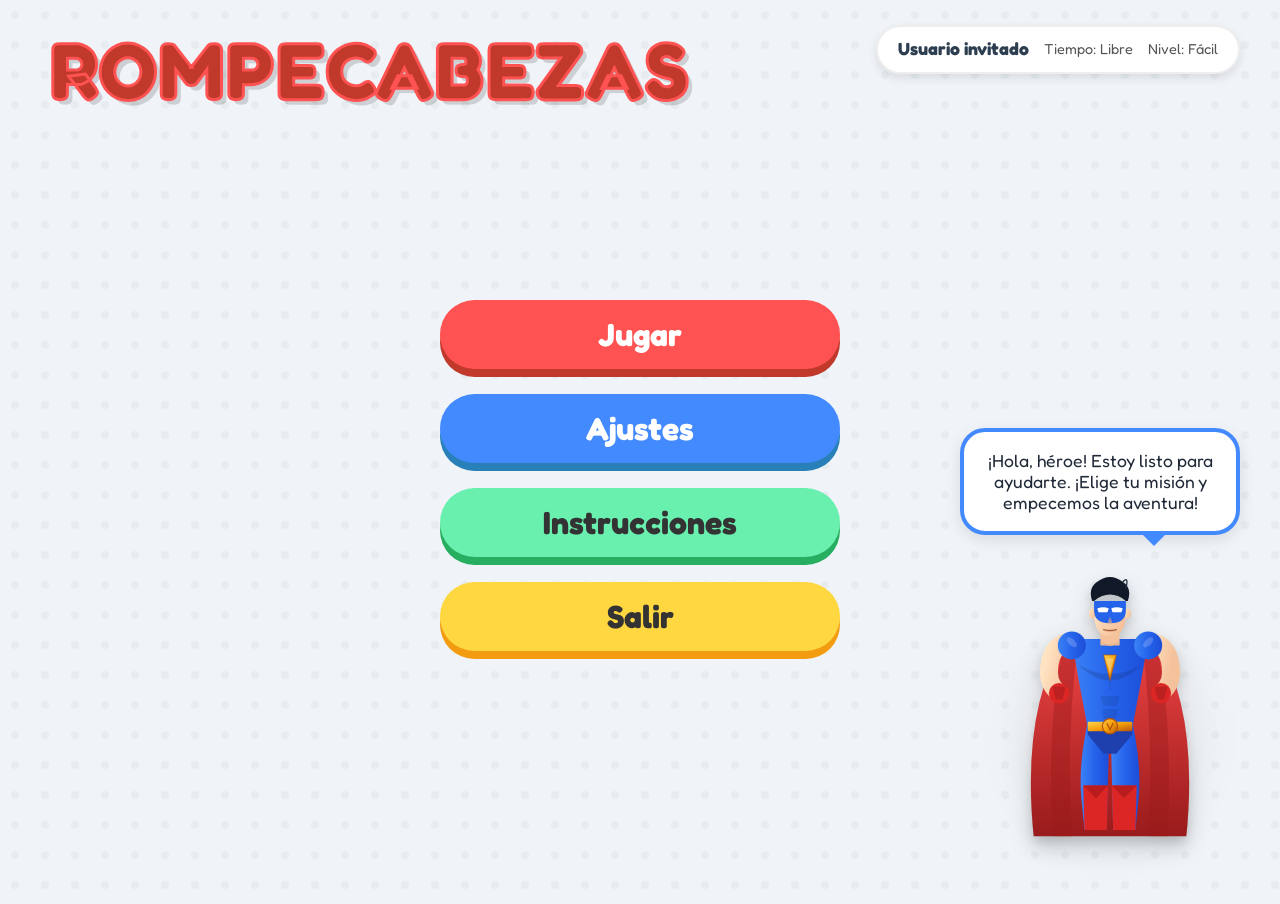
==== index.html @ 31445c61 "fix: corrige rutas, restaura skip link y barajado de piezas" ====
<!DOCTYPE html>
<html lang="es">

<head>
    <meta charset="UTF-8">
    <meta name="viewport" content="width=device-width, initial-scale=1.0">
    <title>Rompecabezas - Inicio</title>
    <link rel="stylesheet" href="css/styles.css">
    <link rel="preconnect" href="https://fonts.googleapis.com">
    <link rel="preconnect" href="https://fonts.gstatic.com" crossorigin>
    <link href="https://fonts.googleapis.com/css2?family=Fredoka:wght@400;600;700&display=swap" rel="stylesheet">
</head>

<body>
    <a href="#contenido-principal" class="skip-link">Saltar al contenido principal</a>
    <svg width="0" height="0" style="position: absolute; overflow: hidden;" aria-hidden="true">
        <defs>
            <linearGradient id="globalSuitGradient" x1="0%" y1="0%" x2="100%" y2="0%">
                <stop offset="0%" style="stop-color:#3B82F6;stop-opacity:1" />
                <stop offset="50%" style="stop-color:#2563EB;stop-opacity:1" />
                <stop offset="100%" style="stop-color:#1D4ED8;stop-opacity:1" />
            </linearGradient>
            <linearGradient id="globalCapeGradient" x1="50%" y1="0%" x2="50%" y2="100%">
                <stop offset="0%" style="stop-color:#EF4444;stop-opacity:1" />
                <stop offset="100%" style="stop-color:#991B1B;stop-opacity:1" />
            </linearGradient>
            <linearGradient id="globalSkinGradient" x1="0%" y1="0%" x2="100%" y2="50%">
                <stop offset="0%" style="stop-color:#FFE4C4;stop-opacity:1" />
                <stop offset="100%" style="stop-color:#F5C19B;stop-opacity:1" />
            </linearGradient>
            <linearGradient id="globalGoldGradient" x1="0%" y1="0%" x2="100%" y2="100%">
                <stop offset="0%" style="stop-color:#FCD34D;stop-opacity:1" />
                <stop offset="50%" style="stop-color:#F59E0B;stop-opacity:1" />
                <stop offset="100%" style="stop-color:#B45309;stop-opacity:1" />
            </linearGradient>
            <linearGradient id="globalMetalGradient" x1="0%" y1="0%" x2="100%" y2="100%">
                <stop offset="0%" style="stop-color:#E5E7EB;stop-opacity:1" />
                <stop offset="50%" style="stop-color:#9CA3AF;stop-opacity:1" />
                <stop offset="100%" style="stop-color:#4B5563;stop-opacity:1" />
            </linearGradient>
            <linearGradient id="globalBlueEye" x1="0%" y1="0%" x2="100%" y2="100%">
                <stop offset="0%" style="stop-color:#60A5FA;stop-opacity:1" />
                <stop offset="100%" style="stop-color:#2563EB;stop-opacity:1" />
            </linearGradient>
            <linearGradient id="globalDogFur" x1="0%" y1="0%" x2="100%" y2="100%">
                <stop offset="0%" style="stop-color:#F59E0B;stop-opacity:1" />
                <stop offset="100%" style="stop-color:#B45309;stop-opacity:1" />
            </linearGradient>
            <linearGradient id="globalAltSuit" x1="0%" y1="0%" x2="100%" y2="100%">
                <stop offset="0%" style="stop-color:#10B981;stop-opacity:1" />
                <stop offset="100%" style="stop-color:#047857;stop-opacity:1" />
            </linearGradient>
            <linearGradient id="globalAltCape" x1="0%" y1="0%" x2="100%" y2="100%">
                <stop offset="0%" style="stop-color:#8B5CF6;stop-opacity:1" />
                <stop offset="100%" style="stop-color:#5B21B6;stop-opacity:1" />
            </linearGradient>
            <linearGradient id="globalSkinGradientAlt" x1="0%" y1="0%" x2="100%" y2="50%">
                <stop offset="0%" style="stop-color:#FFE4C4;stop-opacity:1" />
                <stop offset="100%" style="stop-color:#F5C19B;stop-opacity:1" />
            </linearGradient>
        </defs>
    </svg>

    <div class="bg-pattern" aria-hidden="true"></div>

    <div class="user-info-panel" aria-hidden="true">
        <div class="info-item"><strong>Usuario invitado</strong></div>
        <div class="info-item">Tiempo: <span id="user-time-display">Libre</span></div>
        <div class="info-item">Nivel: <span id="user-level-display">Fácil</span></div>
    </div>

    <header class="game-header">
        <h1>Rompecabezas</h1>
    </header>

    <main class="game-container" id="contenido-principal" tabindex="0">
        <section class="screen-section active" aria-labelledby="titulo-menu">
            <h2 id="titulo-menu" class="sr-only">Menú principal del juego</h2>
            <nav class="main-menu" aria-label="Menú principal del juego">
                <button class="btn btn-play" id="btn-play" aria-label="Jugar: Comienza el rompecabezas">
                    <span>Jugar</span>
                </button>

                <button class="btn btn-settings" id="btn-settings"
                    aria-label="Ajustes: Configura dificultad, tamaño y tiempo">
                    <span>Ajustes</span>
                </button>

                <button class="btn btn-instructions" id="btn-instructions"
                    aria-label="Instrucciones: Aprende cómo jugar">
                    <span>Instrucciones</span>
                </button>

                <button class="btn btn-exit" id="btn-exit" aria-label="Salir: Cierra la aplicación">
                    <span>Salir</span>
                </button>
            </nav>
        </section>
    </main>

    <aside class="mascot-section" role="complementary" aria-label="Asistente virtual del juego">
        <div class="speech-bubble" id="mascot-text" role="status" aria-live="polite" tabindex="0"
            aria-label="Mensaje del asistente: ¡Hola, héroe! Estoy listo para ayudarte. ¡Elige tu misión y empecemos la aventura!">
            ¡Hola, héroe! Estoy listo para ayudarte. ¡Elige tu misión y empecemos la aventura!
        </div>

        <div id="global-mascot-container" class="mascot-vector-container" aria-hidden="true">
            <svg viewBox="0 0 400 550" xmlns="http://www.w3.org/2000/svg" class="avatar-svg" aria-hidden="true">
                <path d="M130,140 Q60,250 80,450 L320,450 Q340,250 270,140 Z" fill="url(#globalCapeGradient)" />
                <path d="M130,140 Q100,250 110,450 L140,450 Q130,300 150,140 Z" fill="#991B1B" opacity="0.4" />
                <path d="M270,140 Q300,250 290,450 L260,450 Q270,300 250,140 Z" fill="#991B1B" opacity="0.4" />
                <g transform="translate(0, -10)">
                    <path d="M165,280 Q150,350 155,400 L160,450 L195,450 L198,330 L190,280 Z"
                        fill="url(#globalSuitGradient)" />
                    <path d="M235,280 Q250,350 245,400 L240,450 L205,450 L202,330 L210,280 Z"
                        fill="url(#globalSuitGradient)" />
                    <path d="M158,380 L197,380 L195,450 L160,450 Z" fill="#DC2626" />
                    <path d="M158,380 L178,400 L197,380" fill="#B91C1C" />
                    <path d="M242,380 L203,380 L205,450 L240,450 Z" fill="#DC2626" />
                    <path d="M242,380 L222,400 L203,380" fill="#B91C1C" />
                </g>
                <path d="M165,270 L235,270 L235,290 L210,320 L190,320 L165,290 Z" fill="#1E40AF" />
                <path d="M140,140 L260,140 L250,200 L235,280 L165,280 L150,200 Z" fill="url(#globalSuitGradient)" />
                <path d="M150,180 Q200,210 250,180 Q200,230 150,180" fill="#172554" opacity="0.2" />
                <path d="M200,180 L200,220" stroke="#172554" stroke-width="2" opacity="0.2" />
                <path d="M185,230 L215,230 L210,245 L190,245 Z" fill="#172554" opacity="0.15" />
                <path d="M188,250 L212,250 L210,265 L190,265 Z" fill="#172554" opacity="0.15" />
                <rect x="165" y="270" width="70" height="15" fill="url(#globalGoldGradient)" rx="2" />
                <circle cx="200" cy="277" r="12" fill="url(#globalGoldGradient)" stroke="#B45309" stroke-width="2" />
                <path d="M195,272 L200,282 L205,272" fill="none" stroke="#B45309" stroke-width="2" />
                <path d="M140,145 Q110,145 105,180 Q100,210 120,225" fill="none" stroke="url(#globalSkinGradient)"
                    stroke-width="28" stroke-linecap="round" />
                <circle cx="140" cy="150" r="22" fill="url(#globalSuitGradient)" />
                <path d="M260,145 Q290,145 295,180 Q300,210 280,225" fill="none" stroke="url(#globalSkinGradient)"
                    stroke-width="28" stroke-linecap="round" />
                <circle cx="260" cy="150" r="22" fill="url(#globalSuitGradient)" />
                <circle cx="120" cy="225" r="16" fill="#DC2626" />
                <circle cx="280" cy="225" r="16" fill="#DC2626" />
                <path d="M110,215 L130,215 L125,235 L115,235 Z" fill="#991B1B" opacity="0.5" />
                <path d="M270,215 L290,215 L285,235 L275,235 Z" fill="#991B1B" opacity="0.5" />
                <path d="M185,130 L215,130 L215,150 L185,150 Z" fill="#F5C19B" />
                <path d="M185,145 Q200,155 215,145" fill="none" stroke="#E5B085" stroke-width="2" />
                <path d="M175,80 L225,80 L225,100 Q225,135 200,135 Q175,135 175,100 Z"
                    fill="url(#globalSkinGradient)" />
                <ellipse cx="172" cy="100" rx="5" ry="8" fill="url(#globalSkinGradient)" />
                <ellipse cx="228" cy="100" rx="5" ry="8" fill="url(#globalSkinGradient)" />
                <path d="M175,80 L225,80 L225,95 Q225,115 200,115 Q175,115 175,95 Z" fill="#2563EB" />
                <path d="M200,80 L200,90 L185,90" fill="none" stroke="#1D4ED8" stroke-width="1" opacity="0.5" />
                <path d="M180,92 Q190,88 198,92 L196,98 L182,98 Z" fill="white" />
                <path d="M202,92 Q210,88 220,92 L218,98 L204,98 Z" fill="white" />
                <path d="M200,105 L196,115 L204,115 Z" fill="#E5B085" opacity="0.6" />
                <path d="M190,125 Q200,128 210,125" fill="none" stroke="#A85D36" stroke-width="2"
                    stroke-linecap="round" />
                <path d="M192,128 L208,128" fill="none" stroke="#D69E76" stroke-width="1" opacity="0.5" />
                <path d="M172,80 Q165,60 180,50 Q200,35 220,50 Q235,60 228,80 L225,80 Q200,60 175,80 Z"
                    fill="#111827" />
                <path d="M220,50 Q230,40 225,60" fill="none" stroke="#1F2937" stroke-width="2" />
                <path d="M190,165 L210,165 L200,205 Z" fill="url(#globalGoldGradient)" stroke="#B45309"
                    stroke-width="1" />
                <path d="M194,170 L206,170 L200,195 Z" fill="#FEF3C7" opacity="0.4" />
                <ellipse cx="260" cy="145" rx="10" ry="5" fill="white" opacity="0.2" transform="rotate(-45 260 145)" />
                <ellipse cx="140" cy="145" rx="10" ry="5" fill="white" opacity="0.2" transform="rotate(45 140 145)" />
            </svg>
        </div>
    </aside>

    <script src="js/home.js"></script>
</body>

</html>
---- css/styles.css ----
/* =========================================
   1. VARIABLES Y CONFIGURACIÓN BASE
   ========================================= */

:root {
  --red-primary: #ff5252;
  --red-dark: #c0392b;
  --blue-primary: #448aff;
  --blue-dark: #2980b9;
  --green-primary: #69f0ae;
  --green-dark: #27ae60;
  --yellow-primary: #ffd740;
  --yellow-dark: #f39c12;
  --text-color: #2c3e50;
  --font-stack: "Fredoka", "Segoe UI", sans-serif;
  --bg-color: #f0f4f8;
  --glass-bg: rgba(255, 255, 255, 0.92);
}

* {
  box-sizing: border-box;
  margin: 0;
  padding: 0;
}

body {
  font-family: var(--font-stack);
  height: 100vh;
  width: 100vw;
  overflow: hidden;
  display: flex;
  justify-content: center;
  align-items: center;
  background-color: var(--bg-color);
  position: relative;
}

.bg-pattern {
  position: absolute;
  top: 0;
  left: 0;
  width: 100%;
  height: 100%;
  background-image: radial-gradient(#dfe6e9 20%, transparent 20%);
  background-size: 30px 30px;
  z-index: -1;
  opacity: 0.6;
}

/* =========================================
   2. ELEMENTOS GLOBALES DE UI
   ========================================= */

.user-info-panel {
  position: absolute;
  top: 25px;
  right: 40px;
  background: white;
  padding: 10px 20px;
  border-radius: 50px;
  box-shadow: 0 4px 10px rgba(0, 0, 0, 0.1);
  font-size: 0.9rem;
  color: #555;
  text-align: right;
  line-height: 1.4;
  border: 2px solid #eee;
  z-index: 100;
  display: flex;
  gap: 15px;
  align-items: center;
  transition: all 0.3s cubic-bezier(0.175, 0.885, 0.32, 1.275);
}

.user-info-panel strong {
  color: var(--text-color);
  font-size: 1.1rem;
}

.user-info-panel.highlight {
  transform: scale(1.1);
  box-shadow: 0 0 0 4px rgba(68, 138, 255, 0.2), 0 8px 20px rgba(0, 0, 0, 0.15);
  border-color: var(--blue-primary);
  background-color: #f0f8ff;
}

.game-header {
  position: absolute;
  top: 30px;
  left: 50px;
  text-align: left;
  z-index: 30;
  transition: opacity 0.3s ease;
}

.game-header h1 {
  font-size: 5rem;
  text-transform: uppercase;
  color: var(--red-dark);
  -webkit-text-stroke: 3px var(--red-primary);
  text-shadow: 5px 5px 0px rgba(0, 0, 0, 0.15);
  letter-spacing: 2px;
  line-height: 1;
  animation: slideInDown 0.8s cubic-bezier(0.175, 0.885, 0.32, 1.275);
}

.game-container {
  display: flex;
  flex-direction: column;
  width: 100%;
  height: 100%;
  padding: 20px;
  position: relative;
  z-index: 10;
}

.screen-section {
  width: 100%;
  height: 100%;
  display: flex;
  flex-direction: column;
  align-items: center;
  justify-content: center;
  position: absolute;
  top: 0;
  left: 0;
  pointer-events: none;
  opacity: 0;
  transform: scale(0.95);
  transition: opacity 0.4s ease-in-out, transform 0.4s cubic-bezier(0.25, 0.46, 0.45, 0.94);
}

.screen-section.active {
  pointer-events: auto;
  opacity: 1;
  transform: scale(1);
  z-index: 20;
}

/* =========================================
   3. PANTALLA DE INICIO (HOME)
   ========================================= */

.main-menu {
  display: flex;
  flex-direction: column;
  gap: 25px;
  width: 100%;
  max-width: 400px;
  margin-top: 50px;
}

.main-menu .btn span:not(.icon) {
  font-size: 2rem;
}

.btn {
  font-family: var(--font-stack);
  font-size: 1.6rem;
  font-weight: 700;
  color: white;
  border: none;
  padding: 15px 30px;
  border-radius: 50px;
  cursor: pointer;
  display: flex;
  justify-content: center;
  gap: 20px;
  align-items: center;
  position: relative;
  box-shadow: 0 8px 0 rgba(0, 0, 0, 0.2);
  transition: transform 0.1s ease, box-shadow 0.1s ease;
  animation: dropIn 0.6s cubic-bezier(0.34, 1.56, 0.64, 1) backwards;
}

.btn:nth-child(1) { animation-delay: 0.1s; }
.btn:nth-child(2) { animation-delay: 0.2s; }
.btn:nth-child(3) { animation-delay: 0.3s; }
.btn:nth-child(4) { animation-delay: 0.4s; }

.btn:hover {
  transform: translateY(-4px);
  box-shadow: 0 12px 0 rgba(0, 0, 0, 0.2);
}

.btn:active {
  transform: translateY(4px);
  box-shadow: 0 4px 0 rgba(0, 0, 0, 0.2);
}

.btn:focus-visible {
  outline: 4px solid #333;
  outline-offset: 6px;
}

.btn-play { background-color: var(--red-primary); box-shadow: 0 8px 0 var(--red-dark); }
.btn-settings { background-color: var(--blue-primary); box-shadow: 0 8px 0 var(--blue-dark); }
.btn-instructions { background-color: var(--green-primary); color: #333; box-shadow: 0 8px 0 var(--green-dark); }
.btn-exit { background-color: var(--yellow-primary); color: #333; box-shadow: 0 8px 0 var(--yellow-dark); }

/* =========================================
   4. PANTALLA DE AJUSTES (SETTINGS)
   ========================================= */

#settings-screen {
  justify-content: center;
  padding: 40px;
}

.settings-title {
  font-size: 3.5rem;
  color: var(--red-primary);
  -webkit-text-stroke: 2px var(--red-dark);
  margin-bottom: 20px;
  text-transform: uppercase;
  text-shadow: 3px 3px 0 rgba(0, 0, 0, 0.1);
  position: absolute;
  top: 30px;
  left: 50px;
}

.settings-grid-layout {
  display: grid;
  grid-template-columns: 1.2fr 0.8fr;
  gap: 40px;
  width: 100%;
  max-width: 1000px;
  background: var(--glass-bg);
  padding: 40px;
  border-radius: 40px;
  box-shadow: 0 20px 40px rgba(0, 0, 0, 0.1);
  border: 4px solid #fff;
  backdrop-filter: blur(10px);
  margin-top: 60px;
}

.settings-controls {
  display: flex;
  flex-direction: column;
  gap: 25px;
}

.control-group legend {
  font-size: 1.4rem;
  font-weight: 700;
  margin-bottom: 15px;
  display: flex;
  align-items: center;
  gap: 10px;
}

.control-group legend::before {
  content: "";
  display: inline-block;
  width: 12px;
  height: 25px;
  border-radius: 10px;
}

.group-difficulty legend { color: var(--red-primary); }
.group-difficulty legend::before { background: var(--red-primary); }
.group-size legend { color: var(--blue-primary); }
.group-size legend::before { background: var(--blue-primary); }
.group-stimuli legend { color: var(--red-primary); }
.group-stimuli legend::before { background: var(--red-primary); }
.group-time legend { color: var(--red-primary); }
.group-time legend::before { background: var(--red-primary); }

.radio-options {
  display: flex;
  gap: 15px;
  background: #f0f0f0;
  padding: 8px;
  border-radius: 20px;
  box-shadow: inset 0 2px 5px rgba(0, 0, 0, 0.05);
}

.custom-radio { flex: 1; position: relative; }
.custom-radio input[type="radio"] { position: absolute; opacity: 0; width: 0; }

.radio-btn {
  display: flex;
  align-items: center;
  justify-content: center;
  padding: 12px 10px;
  background: transparent;
  border-radius: 15px;
  font-weight: 700;
  color: #888;
  transition: all 0.2s cubic-bezier(0.175, 0.885, 0.32, 1.275);
  font-size: 1.1rem;
  border: 2px solid transparent;
  cursor: pointer;
}

.custom-radio:hover .radio-btn {
  background: rgba(255, 255, 255, 0.5);
  transform: translateY(-2px);
}

.group-difficulty input:checked + .radio-btn {
  background-color: #FFE5E5; color: white; box-shadow: 0 4px 10px rgba(255, 107, 107, 0.4);
}
.group-size input:checked + .radio-btn {
  background-color: #FFE5E5; color: white; box-shadow: 0 4px 10px rgba(68, 138, 255, 0.4);
}
.group-stimuli input:checked + .radio-btn {
  background-color: #FFE5E5; color: white; box-shadow: 0 4px 10px rgba(255, 107, 107, 0.4);
}
.group-time input:checked + .radio-btn {
  background-color: #FFE5E5; color: white; box-shadow: 0 4px 10px rgba(255, 107, 107, 0.4);
}

.settings-preview-panel {
  background: white;
  border-radius: 30px;
  padding: 20px;
  border: 4px dashed #ddd;
  display: flex;
  flex-direction: column;
  align-items: center;
  justify-content: center;
}

.settings-preview-panel h3 {
  margin-bottom: 20px;
  color: #aaa;
  text-transform: uppercase;
  letter-spacing: 1px;
  font-size: 0.9rem;
  font-weight: 700;
}

.preview-card {
  width: 250px;
  height: 250px;
  position: relative;
  background: #f9f9f9;
  border-radius: 15px;
  box-shadow: 0 10px 25px rgba(0, 0, 0, 0.05);
  padding: 10px;
  display: flex;
  align-items: center;
  justify-content: center;
}

.preview-grid {
  display: grid;
  width: 100%;
  height: 100%;
  gap: 4px;
  grid-template-columns: repeat(var(--grid-size, 3), 1fr);
  grid-template-rows: repeat(var(--grid-size, 3), 1fr);
  transition: all 0.3s ease;
}

.grid-cell {
  background-color: #e0e0e0;
  border-radius: 6px;
  border: 2px solid #ccc;
  box-shadow: inset 2px 2px 5px rgba(255, 255, 255, 0.8), inset -2px -2px 5px rgba(0, 0, 0, 0.05);
}

.preview-badges {
  position: absolute;
  bottom: -15px;
  width: 110%;
  display: flex;
  justify-content: center;
  gap: 10px;
}

.badge {
  padding: 6px 12px;
  border-radius: 20px;
  color: white;
  font-size: 0.85rem;
  font-weight: bold;
  box-shadow: 0 4px 6px rgba(0, 0, 0, 0.15);
  border: 2px solid rgba(255, 255, 255, 0.5);
  animation: popIn 0.3s;
}

#badge-difficulty { background-color: var(--red-primary); }
#badge-time { background-color: var(--yellow-primary); color: #333; }

.settings-actions {
  grid-column: 1 / -1;
  display: flex;
  justify-content: space-between;
  align-items: center;
  margin-top: 10px;
  padding-top: 20px;
  border-top: 2px solid rgba(0, 0, 0, 0.05);
}

.btn-small {
  padding: 10px 20px;
  font-size: 1rem;
  border-radius: 20px;
  font-weight: 600;
  border: none;
  cursor: pointer;
  transition: transform 0.1s;
}

.btn-default { background: #eee; color: #777; }
.btn-assist { background: #e0f2f1; color: var(--green-dark); border: 2px solid var(--green-primary); }

.btn-large.btn-save {
  padding: 15px 50px;
  font-size: 1.3rem;
  background: var(--blue-primary);
  color: white;
  border-radius: 50px;
  box-shadow: 0 6px 0 var(--blue-dark);
  font-weight: 700;
  border: none;
  cursor: pointer;
}
.btn-save:hover { transform: translateY(-2px); box-shadow: 0 8px 0 var(--blue-dark); }
.btn-save:active { transform: translateY(2px); box-shadow: 0 3px 0 var(--blue-dark); }

/* =========================================
   5. MASCOTA Y ANIMACIONES
   ========================================= */

.mascot-section {
  position: absolute;
  bottom: 0;
  right: 20px;
  display: flex;
  flex-direction: column;
  align-items: center;
  justify-content: flex-end;
  z-index: 40;
  pointer-events: none;
}

.speech-bubble {
  background: white;
  padding: 18px;
  border-radius: 25px;
  border: 4px solid var(--blue-primary);
  font-size: 1.1rem;
  color: #333;
  text-align: center;
  margin-bottom: 15px;
  box-shadow: 0 5px 15px rgba(0, 0, 0, 0.1);
  max-width: 280px;
  position: relative;
  animation: float 4s ease-in-out infinite;
  margin-right: 20px;
  pointer-events: auto;
}

.speech-bubble::after {
  content: "";
  position: absolute;
  bottom: -15px;
  left: 70%;
  transform: translateX(-50%);
  border-width: 15px 15px 0;
  border-style: solid;
  border-color: var(--blue-primary) transparent transparent transparent;
}

.mascot-vector-container {
    width: 300px;
    height: 350px;
    filter: drop-shadow(0 10px 10px rgba(0, 0, 0, 0.2));
    background: radial-gradient(closest-side, rgba(255,255,255,0.8) 0%, rgba(255,255,255,0) 80%);
}
.mascot-vector-container svg { width: 100%; height: 100%; }

/* =========================================
   6. PANTALLA PERSONALIZAR
   ========================================= */

#customize-screen {
    justify-content: center;
    padding-top: 20px; 
    width: 100%;
}

.customize-layout {
    display: flex;
    width: 90%; 
    max-width: 950px;
    gap: 50px;
    align-items: center;
    justify-content: center;
    background: var(--glass-bg); 
    backdrop-filter: blur(20px);
    padding: 50px;
    border-radius: 40px;
    box-shadow: 
        0 20px 50px rgba(0, 0, 0, 0.1),
        inset 0 0 0 2px rgba(255, 255, 255, 0.5);
    border: 4px solid #fff;
    margin-top: 30px;
    position: relative;
    overflow: hidden;
}

.customize-layout::before {
    content: '';
    position: absolute;
    top: -100px; right: -50px;
    width: 300px; height: 300px;
    background: radial-gradient(circle, rgba(78, 205, 196, 0.2) 0%, transparent 70%);
    z-index: 0;
}
.customize-layout::after {
    content: '';
    position: absolute;
    bottom: -50px; left: -50px;
    width: 250px; height: 250px;
    background: radial-gradient(circle, rgba(255, 107, 107, 0.15) 0%, transparent 70%);
    z-index: 0;
}

.customize-preview-column {
    flex: 1;
    display: flex;
    flex-direction: column;
    align-items: center;
    justify-content: center;
    z-index: 1;
}

.avatar-preview-card {
    width: 280px;
    height: 320px;
    background: #ffffff;
    border-radius: 30px;
    border: 6px solid #fff;
    box-shadow: 0 15px 35px rgba(0,0,0,0.1), inset 0 0 20px rgba(0,0,0,0.05);
    overflow: hidden;
    position: relative;
    display: flex;
    align-items: flex-end; 
    justify-content: center;
    transition: transform 0.3s ease;
}

.avatar-preview-card:hover { transform: translateY(-5px); }

.avatar-vector-large { width: 100%; height: 100%; }
.avatar-vector-large svg { width: 100%; height: 100%; }

.preview-shine {
    position: absolute;
    top: 0; left: 0; width: 100%; height: 100%;
    background: linear-gradient(135deg, rgba(255,255,255,0.5) 0%, transparent 60%);
    pointer-events: none;
}

.preview-label {
    margin-top: 20px;
    font-weight: 700;
    color: var(--blue-dark);
    font-size: 1.3rem;
    text-transform: uppercase;
    letter-spacing: 1px;
    background: rgba(255,255,255,0.8);
    padding: 5px 15px;
    border-radius: 20px;
}

.customize-grid-column { flex: 1.2; z-index: 1; }

.avatar-grid {
    display: grid;
    grid-template-columns: repeat(2, 1fr);
    gap: 25px;
}

.avatar-option {
    background: #fff;
    border: 4px solid #f0f0f0;
    border-radius: 25px;
    cursor: pointer;
    overflow: hidden;
    aspect-ratio: 1;
    padding: 15px;
    transition: all 0.25s cubic-bezier(0.34, 1.56, 0.64, 1);
    box-shadow: 0 5px 15px rgba(0,0,0,0.05);
    position: relative;
    display: flex;
    align-items: center;
    justify-content: center;
}

.avatar-svg { width: 100%; height: 100%; filter: drop-shadow(0 5px 5px rgba(0,0,0,0.1)); }

.avatar-option:hover {
    transform: translateY(-5px) scale(1.05);
    box-shadow: 0 10px 20px rgba(0,0,0,0.1);
    border-color: #d1d8e0;
}

.avatar-option.selected {
    border-color: var(--blue-primary);
    background-color: #e3f2fd;
    transform: scale(1.1);
    box-shadow: 0 0 0 4px rgba(68, 138, 255, 0.3), 0 10px 20px rgba(0,0,0,0.15);
    z-index: 2;
}

.btn-cancel {
    background-color: var(--red-primary);
    color: white;
    box-shadow: 0 6px 0 var(--red-dark);
    font-size: 1.3rem;
    padding: 15px 35px;
    border: none;
    border-radius: 50px;
    cursor: pointer;
    font-weight: 700;
    transition: transform 0.1s;
    display: flex;
    align-items: center;
    gap: 10px;
}
.btn-cancel:hover { transform: translateY(-3px); box-shadow: 0 8px 0 var(--red-dark); }
.btn-cancel:active { transform: translateY(3px); box-shadow: 0 2px 0 var(--red-dark); }

.btn-save {
    background: var(--blue-primary);
    color: white;
    box-shadow: 0 6px 0 var(--blue-dark);
    font-size: 1.3rem;
    padding: 15px 50px;
    border: none;
    border-radius: 50px;
    cursor: pointer;
    font-weight: 700;
    transition: transform 0.1s;
}
.btn-save:hover { transform: translateY(-3px); box-shadow: 0 8px 0 var(--blue-dark); }
.btn-save:active { transform: translateY(3px); box-shadow: 0 2px 0 var(--blue-dark); }

/* =========================================
   7. PANTALLA INSTRUCCIONES
   ========================================= */

.instructions-layout {
    display: flex;
    flex-direction: column;
    align-items: center;
    width: 100%;
    max-width: 900px;
    background: var(--glass-bg);
    backdrop-filter: blur(12px);
    padding: 40px;
    border-radius: 40px;
    box-shadow: 0 20px 50px rgba(0, 0, 0, 0.15);
    border: 4px solid #ffffff;
    margin-top: 60px;
    gap: 30px;
    position: relative;
    overflow: hidden;
}

.instructions-layout::before {
    content: '';
    position: absolute;
    top: -60px; left: -60px;
    width: 180px; height: 180px;
    background: rgba(255, 107, 107, 0.15);
    border-radius: 50%;
    z-index: 0;
}
.instructions-layout::after {
    content: '';
    position: absolute;
    bottom: -60px; right: -60px;
    width: 220px; height: 220px;
    background: rgba(78, 205, 196, 0.15);
    border-radius: 50%;
    z-index: 0;
}

.instructions-text-card {
    background: #ffffff;
    padding: 25px 40px;
    border-radius: 25px;
    text-align: center;
    font-size: 1.3rem;
    color: var(--text-color);
    max-width: 800px;
    line-height: 1.6;
    border: 3px solid #f0f4f8;
    box-shadow: 0 8px 20px rgba(0,0,0,0.05);
    z-index: 1;
}

.steps-container {
    display: flex;
    gap: 40px;
    width: 100%;
    justify-content: center;
    flex-wrap: wrap;
    z-index: 1;
    margin: 10px 0;
}

.step-card {
    background: white;
    padding: 30px 20px;
    border-radius: 30px;
    width: 300px;
    display: flex;
    flex-direction: column;
    align-items: center;
    text-align: center;
    box-shadow: 0 15px 35px rgba(0,0,0,0.1);
    border: 5px solid transparent;
    transition: transform 0.3s cubic-bezier(0.34, 1.56, 0.64, 1);
    position: relative;
    overflow: hidden;
}

.step-card:hover { transform: translateY(-10px) scale(1.03); }

.step-card.drag-step { border-color: var(--blue-primary); }
.step-card.drag-step .step-icon-container {
    background: linear-gradient(135deg, #e3f2fd 0%, #bbdefb 100%);
    border: 3px solid #90caf9;
}
.step-card.drag-step h3 { color: var(--blue-dark); }
.step-card.drag-step .step-number { background: var(--blue-primary); }

.step-card.rotate-step { border-color: var(--yellow-dark); }
.step-card.rotate-step .step-icon-container {
    background: linear-gradient(135deg, #fff9c4 0%, #fff176 100%);
    border: 3px solid #fdd835;
}
.step-card.rotate-step h3 { color: #d35400; }
.step-card.rotate-step .step-number { background: var(--yellow-dark); color: #333; }

.step-icon-container {
    width: 140px;
    height: 140px;
    border-radius: 50%;
    display: flex;
    align-items: center;
    justify-content: center;
    margin-bottom: 20px;
    box-shadow: inset 0 0 20px rgba(255,255,255,0.6);
}

.step-svg {
    width: 100px;
    height: 100px;
    filter: drop-shadow(0 5px 5px rgba(0,0,0,0.15));
}

.step-number {
    position: absolute;
    top: 15px;
    left: 15px;
    width: 40px;
    height: 40px;
    color: white;
    border-radius: 50%;
    display: flex;
    align-items: center;
    justify-content: center;
    font-weight: 800;
    font-size: 1.4rem;
    box-shadow: 0 4px 8px rgba(0,0,0,0.2);
    z-index: 2;
}

.step-card h3 {
    font-size: 1.8rem;
    margin-bottom: 10px;
    font-weight: 800;
    text-transform: uppercase;
    letter-spacing: 1px;
}

.step-card p {
    color: #555;
    font-size: 1.1rem;
    font-weight: 600;
    margin: 0;
}

.drag-animation rect { animation: movePiece 2.5s infinite ease-in-out; }
.drag-animation path.hand { animation: moveHand 2.5s infinite ease-in-out; }
.rotate-animation rect { transform-origin: center; animation: rotatePiece 3s infinite ease-in-out; }
.rotate-animation path.touch { animation: tapEffect 3s infinite; transform-origin: center; }

@keyframes movePiece { 0%, 100% { transform: translate(0, 0); } 50% { transform: translate(30px, 0px); } }
@keyframes moveHand { 0%, 100% { transform: translate(10px, 10px); } 50% { transform: translate(40px, 10px); } }
@keyframes rotatePiece { 0%, 15% { transform: rotate(0deg); } 25%, 100% { transform: rotate(90deg); } }
@keyframes tapEffect { 0%, 10% { transform: scale(1); opacity: 0; } 12% { transform: scale(0.9); opacity: 1; } 15% { transform: scale(1); opacity: 1; } 100% { opacity: 0; } }

.btn-understood {
    background-color: var(--red-primary);
    color: white;
    font-size: 1.5rem;
    padding: 15px 60px;
    border-radius: 50px;
    border: none;
    font-weight: 800;
    box-shadow: 0 8px 0 var(--red-dark);
    cursor: pointer;
    transition: transform 0.1s, box-shadow 0.1s;
    display: flex;
    align-items: center;
    gap: 15px;
    margin-top: 10px;
}
.btn-understood:hover { transform: translateY(-4px); box-shadow: 0 12px 0 var(--red-dark); }
.btn-understood:active { transform: translateY(4px); box-shadow: 0 4px 0 var(--red-dark); }

/* =========================================
   8. PANTALLA REVISIÓN (PRE-GAME)
   ========================================= */

.review-layout {
    display: flex;
    flex-direction: column;
    align-items: center;
    width: 90%;
    max-width: 550px;
    background: var(--glass-bg);
    backdrop-filter: blur(15px);
    padding: 40px;
    border-radius: 40px;
    box-shadow: 0 25px 50px rgba(0, 0, 0, 0.15);
    border: 4px solid #fff;
    margin-top: 40px;
    position: relative;
    overflow: hidden;
    animation: dropIn 0.8s cubic-bezier(0.34, 1.56, 0.64, 1) backwards;
}

.review-layout::before {
    content: '';
    position: absolute;
    top: -50px; right: -50px;
    width: 200px; height: 200px;
    background: rgba(78, 205, 196, 0.15);
    border-radius: 50%;
    z-index: 0;
}
.review-layout::after {
    content: '';
    position: absolute;
    bottom: -30px; left: -30px;
    width: 150px; height: 150px;
    background: rgba(255, 215, 64, 0.15);
    border-radius: 50%;
    z-index: 0;
}

.review-header {
    text-align: center;
    margin-bottom: 25px;
    position: relative;
    z-index: 1;
}

.review-header h2 {
    font-size: 2.2rem;
    color: var(--blue-dark);
    margin-bottom: 5px;
    text-transform: uppercase;
    letter-spacing: 1px;
    -webkit-text-stroke: 1px #fff; 
}

.review-header p {
    color: #666;
    font-size: 1.1rem;
    font-weight: 600;
}

.review-card {
    width: 100%;
    background: #ffffff;
    border-radius: 25px;
    padding: 10px 0;
    box-shadow: 
        0 10px 25px rgba(0,0,0,0.05),
        inset 0 0 20px rgba(0,0,0,0.02);
    border: 3px solid #f0f4f8;
    margin-bottom: 30px;
    position: relative;
    z-index: 1;
}

.review-item {
    display: flex;
    align-items: center;
    padding: 15px 25px;
    border-bottom: 2px solid #f5f5f5;
    transition: background 0.2s ease;
}

.review-item:last-child { border-bottom: none; }
.review-item:hover { background: #fcfcfc; }

.review-icon {
    width: 55px;
    height: 55px;
    border-radius: 18px;
    display: flex;
    align-items: center;
    justify-content: center;
    font-size: 1.8rem;
    margin-right: 20px;
    flex-shrink: 0;
    box-shadow: 0 4px 8px rgba(0,0,0,0.1);
}

.icon-diff { background: #ffebee; color: var(--red-primary); border: 2px solid #ffcdd2; }
.icon-size { background: #e3f2fd; color: var(--blue-primary); border: 2px solid #bbdefb; }
.icon-stimuli { background: #e8f5e9; color: var(--green-primary); border: 2px solid #c8e6c9; }
.icon-time { background: #fffde7; color: #fbc02d; border: 2px solid #fff9c4; }

.review-content {
    display: flex;
    flex-direction: column;
    justify-content: center;
}

.review-label {
    font-size: 0.85rem;
    color: #999;
    text-transform: uppercase;
    letter-spacing: 1px;
    font-weight: 700;
    margin-bottom: 2px;
}

.review-value {
    font-size: 1.4rem;
    color: var(--text-color);
    font-weight: 800;
}

.btn-start {
    flex: 1.5;
    background-color: var(--green-primary);
    color: #1b5e20;
    font-size: 1.4rem;
    padding: 15px;
    border-radius: 50px;
    border: none;
    font-weight: 800;
    box-shadow: 0 6px 0 var(--green-dark);
    cursor: pointer;
    transition: transform 0.1s, box-shadow 0.1s;
    display: flex;
    align-items: center;
    justify-content: center;
    gap: 10px;
}

.btn-start:hover {
    transform: translateY(-4px);
    box-shadow: 0 10px 0 var(--green-dark);
    background-color: #69f0ae;
}

.btn-start:active {
    transform: translateY(4px);
    box-shadow: 0 2px 0 var(--green-dark);
}

/* =========================================
   9. KEYFRAMES GENERALES
   ========================================= */

@keyframes float { 0%, 100% { transform: translateY(0); } 50% { transform: translateY(-8px); } }
@keyframes slideInDown { from { opacity: 0; transform: translateY(-50px); } to { opacity: 1; transform: translateY(0); } }
@keyframes dropIn { 0% { opacity: 0; transform: translateY(-50px); } 100% { opacity: 1; transform: translateY(0); } }
@keyframes popIn { from { opacity: 0; transform: scale(0.5) translateY(20px); } to { opacity: 1; transform: scale(1) translateY(0); } }

/* =========================================
   10. RESPONSIVIDAD GENERAL
   ========================================= */

@media (max-width: 900px) {
  .game-header { position: relative; text-align: center; top: auto; left: auto; margin-top: 60px; margin-bottom: 20px; }
  .game-header h1 { font-size: 3rem; }
  .settings-title { position: relative; top: auto; left: auto; font-size: 2rem; text-align: center; width: 100%; }
  
  .settings-grid-layout { grid-template-columns: 1fr; margin-top: 10px; padding: 20px; max-height: 65vh; overflow-y: auto; }
  .settings-preview-panel { order: -1; margin-bottom: 20px; }
  .settings-actions { flex-direction: column; gap: 15px; }
  .mascot-section { opacity: 0.2; }

  .customize-layout { flex-direction: column; padding: 30px; margin-top: 80px; gap: 30px; }
  .avatar-preview-card { width: 180px; height: 180px; border-radius: 50%; }
  .avatar-grid { grid-template-columns: repeat(4, 1fr); gap: 15px; }
  .preview-label { font-size: 1rem; margin-top: 10px; }

  .instructions-layout { padding: 25px; margin-top: 80px; gap: 20px; }
  .instructions-text-card { font-size: 1rem; padding: 15px; }
  .steps-container { flex-direction: column; align-items: center; gap: 20px; }
  .step-card { width: 100%; max-width: 320px; flex-direction: row; text-align: left; padding: 15px; height: auto; }
  .step-icon-container { width: 80px; height: 80px; margin-bottom: 0; margin-right: 20px; flex-shrink: 0; }
  .step-svg { width: 50px; height: 50px; }
  .step-card h3 { font-size: 1.4rem; margin-bottom: 5px; }
  .step-card p { font-size: 0.95rem; }
  .step-number { width: 30px; height: 30px; font-size: 1rem; top: 10px; left: 10px; display: none; }

  .review-layout { padding: 25px; width: 95%; margin-top: 80px; }
  .review-item { padding: 12px 15px; }
  .review-icon { width: 45px; height: 45px; font-size: 1.4rem; margin-right: 15px; }
  .review-value { font-size: 1.2rem; }
  .btn-start, .btn-cancel { width: 100%; flex: auto; }
}

/* =========================================
   11. PANTALLA SELECCIÓN DE IMAGEN
   ========================================= */

.centered-layout {
    display: flex;
    flex-direction: column;
    align-items: center;
    padding-top: 20px;
    overflow-y: auto; 
    height: 100vh;
}

.title-cartoon {
    font-size: 3.5rem;
    color: var(--blue-primary);
    -webkit-text-stroke: 2px var(--blue-dark);
    text-transform: uppercase;
    margin-bottom: 30px;
    text-align: center;
    text-shadow: 4px 4px 0 rgba(0,0,0,0.1);
    animation: slideInDown 0.8s cubic-bezier(0.175, 0.885, 0.32, 1.275);
}

.selection-grid {
    display: grid;
    grid-template-columns: repeat(3, 1fr);
    grid-template-rows: repeat(2, 1fr);
    gap: 25px;
    width: 90%;
    max-width: 950px;
    margin-bottom: 30px;
    animation: dropIn 0.8s cubic-bezier(0.34, 1.56, 0.64, 1) backwards;
    padding-bottom: 20px;
}

.image-card {
    position: relative;
    width: 100%;
    aspect-ratio: 4/3;
    border-radius: 20px;
    border: 5px solid white;
    overflow: hidden;
    cursor: pointer;
    background: #fff;
    padding: 0;
    transition: transform 0.2s cubic-bezier(0.34, 1.56, 0.64, 1), box-shadow 0.2s, border-color 0.2s;
    box-shadow: 0 10px 20px rgba(0,0,0,0.1);
}

.image-card img {
    width: 100%;
    height: 100%;
    object-fit: cover;
    transition: transform 0.4s ease;
}

.image-card:hover {
    transform: translateY(-5px);
    box-shadow: 0 15px 30px rgba(0,0,0,0.2);
    z-index: 2;
}

.image-card:hover img {
    transform: scale(1.1);
}

.image-card:focus-visible {
    outline: 4px solid var(--blue-primary);
    outline-offset: 4px;
    transform: translateY(-5px);
}

.image-card.selected {
    border-color: var(--green-primary);
    transform: scale(1.03);
    box-shadow: 
        0 0 0 5px var(--green-primary), 
        0 15px 35px rgba(0,0,0,0.2);
    z-index: 3;
}

.selection-overlay {
    position: absolute;
    top: 0;
    left: 0;
    width: 100%;
    height: 100%;
    background: rgba(46, 204, 113, 0.3);
    display: flex;
    align-items: center;
    justify-content: center;
    opacity: 0;
    transition: opacity 0.2s;
    pointer-events: none;
}

.image-card.selected .selection-overlay {
    opacity: 1;
}

.check-icon {
    width: 70px;
    height: 70px;
    color: var(--green-primary);
    background: #fff;
    border-radius: 50%;
    padding: 15px;
    box-shadow: 0 5px 15px rgba(0,0,0,0.3);
    transform: scale(0);
    transition: transform 0.3s cubic-bezier(0.175, 0.885, 0.32, 1.275);
}

.image-card.selected .check-icon {
    transform: scale(1);
}

.card-label {
    position: absolute;
    bottom: 0;
    left: 0;
    width: 100%;
    background: linear-gradient(to top, rgba(0,0,0,0.8), transparent);
    color: white;
    padding: 20px 10px 8px;
    font-family: var(--font-stack);
    font-weight: 700;
    font-size: 1.2rem;
    text-shadow: 0 2px 4px rgba(0,0,0,0.8);
    transform: translateY(100%);
    transition: transform 0.3s;
    text-align: center;
}

.image-card:hover .card-label,
.image-card.selected .card-label {
    transform: translateY(0);
}

.actions-container {
    display: flex;
    gap: 30px;
    margin-bottom: 30px;
    z-index: 10;
}

.btn-return {
    background-color: var(--red-primary);
    color: #fff;
    box-shadow: 0 6px 0 var(--red-dark);
}

.btn-primary {
    background-color: var(--blue-primary);
    color: #fff;
    box-shadow: 0 6px 0 var(--blue-dark);
    transition: all 0.2s;
}

.btn-primary:disabled {
    background-color: #bdc3c7;
    box-shadow: none;
    cursor: not-allowed;
    transform: none;
    opacity: 0.6;
}

.btn-primary:not(:disabled):hover {
    transform: translateY(-4px);
    box-shadow: 0 10px 0 var(--blue-dark);
}

.btn:active {
    transform: translateY(2px);
    box-shadow: 0 2px 0;
}

@media (max-width: 900px) {
    .selection-grid {
        grid-template-columns: repeat(2, 1fr);
        gap: 15px;
    }
    .title-cartoon { font-size: 2.5rem; }
}

@media (max-width: 600px) {
    .selection-grid {
        grid-template-columns: 1fr;
        max-width: 350px;
    }
    .actions-container {
        width: 90%;
        flex-direction: column-reverse;
        gap: 15px;
    }
    .btn { width: 100%; justify-content: center; }
}

/* =========================================
   12. PANTALLA DE JUEGO - HEADER
   ========================================= */

.game-top-bar {
    position: absolute;
    top: 0;
    left: 0;
    width: 100%;
    padding: 15px 30px;
    display: flex;
    justify-content: space-between;
    align-items: center;
    background: rgba(255, 255, 255, 0.8);
    backdrop-filter: blur(10px);
    box-shadow: 0 4px 10px rgba(0,0,0,0.05);
    z-index: 100;
}

.btn-icon {
    background: #fff;
    border: 2px solid #ddd;
    border-radius: 50%;
    width: 50px;
    height: 50px;
    font-size: 1.5rem;
    cursor: pointer;
    transition: transform 0.2s;
}
.btn-icon:hover { transform: scale(1.1); }

.timer-display {
    font-size: 2rem;
    font-weight: 800;
    color: var(--blue-dark);
    background: #e3f2fd;
    padding: 5px 20px;
    border-radius: 20px;
    border: 2px solid var(--blue-primary);
}

.score-display {
    font-size: 1.2rem;
    font-weight: 600;
    color: #555;
}

.game-layout {
    display: flex;
    flex-direction: row;
    align-items: center;
    justify-content: center;
    gap: 40px;
    padding-top: 80px;
    height: 100%;
    width: 90%;
    margin: 0 auto;
}

.pieces-area, .board-area {
    background: var(--glass-bg);
    padding: 20px;
    border-radius: 30px;
    border: 4px solid #fff;
    box-shadow: 0 10px 30px rgba(0,0,0,0.1);
    display: flex;
    flex-direction: column;
    align-items: center;
}

.pieces-area {
    flex: 1;
    height: 80%;
    max-width: 300px;
}

.board-area {
    flex: 2;
    max-width: 600px;
    position: relative;
    min-height: 400px;
    justify-content: center;
}

h3 {
    margin-bottom: 15px;
    color: var(--blue-dark);
    text-transform: uppercase;
}

.pieces-pool {
    display: flex;
    flex-wrap: wrap;
    justify-content: center;
    gap: 10px;
    overflow-y: auto;
    width: 100%;
    height: 100%;
    padding: 10px;
    align-content: flex-start;
}

.puzzle-board {
    display: grid;
    gap: 2px;
    background-color: rgba(255,255,255,0.5);
    border: 4px solid var(--blue-primary);
    border-radius: 10px;
    box-shadow: inset 0 0 20px rgba(0,0,0,0.1);
    position: relative;
    z-index: 2;
}

.guide-overlay {
    position: absolute;
    top: 50%; left: 50%;
    transform: translate(-50%, -50%);
    opacity: 0.2;
    z-index: 1;
    pointer-events: none;
    background-size: cover;
    border-radius: 10px;
}

.puzzle-piece {
    background-size: var(--board-width) var(--board-height);
    cursor: grab;
    transition: transform 0.2s cubic-bezier(0.34, 1.56, 0.64, 1);
    border-radius: 8px;
    box-shadow: 0 4px 6px rgba(0,0,0,0.2);
    touch-action: none;
}

.puzzle-piece:active {
    cursor: grabbing;
    transform: scale(1.1);
    z-index: 100;
}

.drop-zone {
    background: rgba(255,255,255,0.3);
    border: 2px dashed rgba(0,0,0,0.1);
    border-radius: 8px;
    display: flex;
    align-items: center;
    justify-content: center;
}

.drop-zone.hovered {
    background: rgba(78, 205, 196, 0.4);
    border-color: var(--green-primary);
}

.puzzle-piece[data-rotation="90"] { transform: rotate(90deg); }
.puzzle-piece[data-rotation="180"] { transform: rotate(180deg); }
.puzzle-piece[data-rotation="270"] { transform: rotate(270deg); }
.puzzle-piece[data-rotation="0"] { transform: rotate(0deg); }

.puzzle-piece.correct {
    border: 3px solid var(--green-primary);
    animation: pulseGreen 0.5s;
    pointer-events: none;
}

.puzzle-piece.incorrect {
    animation: shake 0.4s;
    border: 3px solid var(--red-primary);
}

.modal-overlay {
    position: fixed;
    top: 0; left: 0; width: 100%; height: 100%;
    background: rgba(0,0,0,0.6);
    backdrop-filter: blur(5px);
    display: flex;
    justify-content: center;
    align-items: center;
    z-index: 1000;
}
.modal-overlay.hidden { display: none; }

.modal-content {
    background: white;
    padding: 40px;
    border-radius: 30px;
    text-align: center;
    animation: popIn 0.5s;
    border: 5px solid var(--blue-primary);
}

@keyframes shake {
    0%, 100% { transform: translateX(0); }
    25% { transform: translateX(-5px) rotate(-5deg); }
    75% { transform: translateX(5px) rotate(5deg); }
}

@keyframes pulseGreen {
    0% { box-shadow: 0 0 0 0 rgba(46, 204, 113, 0.7); }
    70% { box-shadow: 0 0 0 15px rgba(46, 204, 113, 0); }
    100% { box-shadow: 0 0 0 0 rgba(46, 204, 113, 0); }
}

@media (max-width: 900px) {
    .game-layout {
        flex-direction: column-reverse;
        gap: 20px;
        padding-top: 70px;
    }
    .pieces-area {
        width: 100%;
        max-width: 100%;
        height: 150px;
        flex-direction: row;
        overflow-x: auto;
    }
    .pieces-pool {
        flex-wrap: nowrap;
        justify-content: flex-start;
        height: 100%;
    }
    .board-area {
        width: 100%;
        max-width: 100%;
        flex: auto;
    }
}

/* =========================================
   13. PANTALLA DE JUEGO - LAYOUT COMPLETO
   ========================================= */

.game-header-bar {
    position: absolute;
    top: 0; left: 0; 
    width: 100%;
    height: 80px;
    padding: 0 30px;
    display: flex;
    justify-content: space-between;
    align-items: center;
    background: rgba(255, 255, 255, 0.95);
    backdrop-filter: blur(12px);
    box-shadow: 0 4px 20px rgba(0,0,0,0.08);
    z-index: 100;
    border-bottom: 2px solid #f0f0f0;
}

.btn-icon-menu {
    background: transparent;
    border: none;
    font-size: 2rem;
    cursor: pointer;
    color: var(--blue-dark);
    padding: 8px;
    border-radius: 12px;
    transition: background 0.2s, transform 0.2s;
    display: flex;
    align-items: center;
    justify-content: center;
}
.btn-icon-menu:hover { 
    background: rgba(0,0,0,0.05); 
    transform: scale(1.1);
}

.game-info-center {
    display: flex;
    flex-direction: column;
    align-items: center;
    gap: 5px;
}

.game-info-center h2 {
    margin: 0;
    font-size: 1rem;
    color: #888;
    text-transform: uppercase;
    letter-spacing: 1.5px;
    font-weight: 700;
}

.timer-badge {
    display: flex;
    align-items: center;
    gap: 8px;
    font-size: 1.6rem;
    font-weight: 800;
    color: var(--blue-dark);
    background: #e3f2fd;
    padding: 5px 20px;
    border-radius: 20px;
    border: 2px solid var(--blue-primary);
    font-family: monospace;
    line-height: 1;
}

.score-badge {
    font-size: 1.1rem;
    color: #555;
    background: #fff;
    padding: 8px 15px;
    border-radius: 15px;
    border: 2px solid #eee;
    display: flex;
    gap: 8px;
    align-items: center;
}
.score-badge strong {
    font-size: 1.3rem;
    color: var(--blue-dark);
}

/* =========================================
   14. MENÚ LATERAL
   ========================================= */

.menu-overlay {
    position: fixed;
    top: 0; left: 0; width: 100%; height: 100%;
    background: rgba(0,0,0,0.5);
    z-index: 2000;
    opacity: 0;
    visibility: hidden;
    transition: opacity 0.3s ease;
}

.menu-overlay:not(.hidden) {
    opacity: 1;
    visibility: visible;
}

.side-menu-panel {
    position: absolute;
    top: 0; left: 0;
    width: 300px;
    height: 100%;
    background: #ffffff;
    box-shadow: 5px 0 30px rgba(0,0,0,0.2);
    padding: 30px;
    transform: translateX(-100%);
    transition: transform 0.3s cubic-bezier(0.25, 0.46, 0.45, 0.94);
    display: flex;
    flex-direction: column;
    gap: 25px;
}

.menu-overlay:not(.hidden) .side-menu-panel {
    transform: translateX(0);
}

.menu-header {
    display: flex;
    justify-content: space-between;
    align-items: center;
    border-bottom: 2px solid #f0f0f0;
    padding-bottom: 20px;
    margin-bottom: 10px;
}

.menu-header h3 {
    margin: 0;
    color: var(--blue-dark);
    font-size: 1.5rem;
    text-transform: uppercase;
}

.btn-close-menu {
    background: none;
    border: none;
    font-size: 1.8rem;
    cursor: pointer;
    color: #888;
    transition: color 0.2s;
}
.btn-close-menu:hover { color: var(--red-primary); }

.menu-controls {
    display: flex;
    flex-direction: column;
    gap: 15px;
}

.btn-menu-item {
    padding: 15px 20px;
    border-radius: 15px;
    border: none;
    font-weight: 700;
    font-size: 1.1rem;
    cursor: pointer;
    display: flex;
    align-items: center;
    gap: 15px;
    text-align: left;
    color: white;
    font-family: var(--font-stack);
    width: 100%;
    transition: transform 0.1s, box-shadow 0.1s;
    box-shadow: 0 4px 0 rgba(0,0,0,0.1);
}

.btn-menu-item:active {
    transform: translateY(2px);
    box-shadow: none;
}

.btn-pause { background-color: var(--yellow-primary); color: black; }
.btn-back { background-color: var(--blue-primary); color: black;}
.btn-cancel-game { background-color: var(--red-primary); color: black;}

/* =========================================
   15. TABLERO CENTRADO
   ========================================= */

.game-layout-centered {
    display: flex;
    flex-direction: column;
    align-items: center;
    justify-content: center; 
    padding-top: 90px;
    padding-bottom: 20px;
    height: 100vh;
    width: 100%;
    overflow: hidden; 
    background-color: #f4f6f8; 
}

.board-area {
    background-color: #fdfbf7;
    background-image: radial-gradient(#e0e0e0 1px, transparent 1px);
    background-size: 20px 20px;
    padding: 20px;
    border-radius: 40px;
    border: 6px solid #fff;
    box-shadow: 
        0 20px 60px rgba(0,0,0,0.15),
        inset 0 0 50px rgba(0,0,0,0.02);
    display: flex;
    flex-direction: column;
    align-items: center;
    justify-content: center;
    position: relative;
    width: 95vw;
    height: 85vh;
    max-width: 1200px;
}

.game-workspace {
    position: relative;
    max-width: 100%;
    max-height: 100%;
    margin: auto; 
    box-shadow: 0 15px 40px rgba(0,0,0,0.2);
    border-radius: 12px;
    background-color: rgba(255,255,255,0.4);
}

.puzzle-board {
    display: grid;
    gap: 2px;
    background-color: rgba(255, 255, 255, 0.6);
    border: 4px solid var(--blue-primary);
    border-radius: 12px;
    width: 100%;
    height: 100%;
    position: relative;
    z-index: 5;
    overflow: hidden; 
}

.scattered-layer {
    position: absolute;
    top: -50px; left: -50px; 
    width: calc(100% + 100px); 
    height: calc(100% + 100px);
    pointer-events: none; 
    z-index: 20;
}
.scattered-layer .puzzle-piece { pointer-events: auto; }

/* =========================================
   16. CONTROLES DEL JUEGO
   ========================================= */

.game-controls-bottom {
    display: flex;
    gap: 20px;
    margin-top: 20px;
    z-index: 50;
    align-items: center;
    justify-content: center;
    width: 100%;
}

.btn-check {
    background-color: var(--green-primary);
    color: #1b5e20;
    font-size: 1.3rem;
    padding: 12px 50px;
    border-radius: 50px;
    border: none;
    font-weight: 800;
    box-shadow: 0 6px 0 var(--green-dark);
    cursor: pointer;
    transition: transform 0.1s;
}
.btn-check:hover { transform: translateY(-4px); box-shadow: 0 10px 0 var(--green-dark); }
.btn-check:active { transform: translateY(4px); box-shadow: 0 2px 0 var(--green-dark); }

.btn-help {
    background-color: black;
    color: var(--yellow-dark);
    font-size: 1.1rem;
    padding: 10px 25px;
    border-radius: 50px;
    border: 3px solid var(--yellow-primary);
    font-weight: 700;
    cursor: pointer;
    box-shadow: 0 4px 0 #f9e79f;
    display: flex;
    align-items: center;
    gap: 10px;
    animation: bounceIn 0.5s;
}
.btn-help:hover { background-color: #fffde7; transform: scale(1.05); }
.btn-help.hidden { display: none; }

/* =========================================
   17. PIEZAS Y FEEDBACK
   ========================================= */

.drop-zone {
    background: rgba(220, 220, 220, 0.3);
    border: 1px dashed rgba(0,0,0,0.15);
    display: flex; align-items: center; justify-content: center;
    position: relative;
    border-radius: 4px;
}
.drop-zone.hovered {
    background: rgba(78, 205, 196, 0.4);
    box-shadow: inset 0 0 15px rgba(78, 205, 196, 0.6);
    border: 2px solid var(--green-primary);
}

.puzzle-piece {
    background-repeat: no-repeat;
    background-size: var(--board-width) var(--board-height);
    cursor: grab;
    transition: transform 0.15s ease, box-shadow 0.15s ease;
    border-radius: 2px;
    box-shadow: 0 2px 5px rgba(0,0,0,0.2);
    position: relative;
    pointer-events: auto; 
    z-index: 20;
    touch-action: none; 
}

.puzzle-piece.dragging {
    opacity: 0.9;
    z-index: 1000 !important;
    transform: scale(1.05);
    box-shadow: 0 15px 30px rgba(0,0,0,0.4);
    cursor: grabbing;
}

.puzzle-piece.correct {
    border: 3px solid #2ecc71 !important;
    box-shadow: none;
    z-index: 5;
    pointer-events: none;
}

.puzzle-piece.correct::after {
    content: '✔';
    position: absolute; top: 50%; left: 50%; transform: translate(-50%, -50%);
    color: white; font-size: 2rem; 
    text-shadow: 0 2px 4px rgba(0,0,0,0.5); pointer-events: none;
}

.puzzle-piece.incorrect {
    border: 4px solid #e74c3c !important;
    z-index: 50;
    animation: shake 0.4s;
}
.puzzle-piece.incorrect::after {
    content: '❌';
    position: absolute; top: 50%; left: 50%; transform: translate(-50%, -50%);
    color: #e74c3c; font-size: 2rem;
    text-shadow: 2px 2px 0 #fff; pointer-events: none;
}

.puzzle-piece.selected-for-swap {
    border: 4px solid #f39c12 !important;
    box-shadow: 0 0 15px rgba(243, 156, 18, 0.7);
    z-index: 50;
}

.puzzle-piece.selected-for-swap::after {
    content: '↔';
    position: absolute; top: 50%; left: 50%; transform: translate(-50%, -50%);
    color: #f39c12; font-size: 2rem;
    text-shadow: 2px 2px 0 #fff; pointer-events: none;
}

.puzzle-piece[data-rotation="90"] { transform: rotate(90deg); }
.puzzle-piece[data-rotation="180"] { transform: rotate(180deg); }
.puzzle-piece[data-rotation="270"] { transform: rotate(270deg); }
.puzzle-piece[data-rotation="0"] { transform: rotate(0deg); }

.action-indicator {
    position: absolute;
    top: 50%; left: 50%;
    transform: translate(-50%, -50%);
    width: 45px; height: 45px;
    background: rgba(255, 255, 255, 0.95);
    border-radius: 50%;
    display: flex; align-items: center; justify-content: center;
    color: var(--blue-dark);
    font-size: 1.6rem;
    pointer-events: none;
    animation: pulse 1.5s infinite;
    z-index: 70;
    box-shadow: 0 4px 8px rgba(0,0,0,0.2);
    border: 2px solid var(--blue-primary);
}
.action-indicator.pulse-dual {
    animation: pulseDual 1.5s infinite;
    border-color: var(--yellow-primary);
    font-size: 1rem;
    width: 60px;
}

/* =========================================
   18. ELEMENTOS FLOTANTES Y MODALES
   ========================================= */

.game-mascot {
    bottom: 20px; right: 20px;
    z-index: 200;
    transform: scale(0.9);
    transform-origin: bottom right;
}
.mascot-vector-container svg { width: 100%; height: 100%; overflow: visible; }

.modal-overlay {
    position: fixed; top: 0; left: 0; width: 100%; height: 100%;
    background: rgba(0,0,0,0.7); backdrop-filter: blur(8px);
    display: flex; justify-content: center; align-items: center;
    z-index: 2000;
}
.modal-overlay.hidden { display: none; }

.modal-content {
    background: white; padding: 50px; border-radius: 40px;
    text-align: center; animation: popIn 0.5s;
    border: 6px solid var(--blue-primary); max-width: 90%;
    box-shadow: 0 25px 50px rgba(0,0,0,0.3);
}

.modal-stats {
    margin: 20px 0; font-size: 1.2rem; color: #666;
    background: #f9f9f9; padding: 15px; border-radius: 15px;
}

.modal-actions { display: flex; gap: 20px; justify-content: center; margin-top: 20px; }

/* =========================================
   19. ANIMACIONES ADICIONALES
   ========================================= */

@keyframes pulse {
    0% { transform: translate(-50%, -50%) scale(1); opacity: 1; }
    50% { transform: translate(-50%, -50%) scale(1.15); opacity: 0.8; }
    100% { transform: translate(-50%, -50%) scale(1); opacity: 1; }
}
@keyframes pulseDual {
    0% { transform: translate(-50%, -50%) scale(1); opacity: 0.9; }
    50% { transform: translate(-50%, -50%) scale(1.1); opacity: 1; border-color: var(--blue-primary); }
    100% { transform: translate(-50%, -50%) scale(1); opacity: 0.9; }
}
@keyframes successPop {
    0% { transform: scale(1); }
    50% { transform: scale(1.05); filter: brightness(1.2); }
    100% { transform: scale(1); }
}
@keyframes bounceIn {
    0% { transform: scale(0); opacity: 0; }
    60% { transform: scale(1.2); opacity: 1; }
    100% { transform: scale(1); }
}

/* =========================================
   20. RESPONSIVIDAD PANTALLA DE JUEGO
   ========================================= */

@media (max-width: 900px) {
    .game-layout-centered { padding-top: 70px; }
    
    .board-area { 
        padding: 10px; 
        width: 100%; 
        border: none; 
        background: transparent; 
        box-shadow: none; 
        height: auto; 
        flex: 1; 
    }
    
    .game-workspace { 
        width: 95%; 
        aspect-ratio: 1/1;
        max-height: 60vh;
    }
    
    .game-controls-bottom { margin-bottom: 60px; }
    
    .mascot-section { 
        transform: scale(0.6); 
        bottom: 5px; right: 5px; 
    }
    
    .btn-check {
        width: 100%;
        margin-top: 10px;
    }
}

/* =========================================
   21. ESTILOS DE ACCESIBILIDAD (WCAG 2.1)
   ========================================= */

.sr-only {
  position: absolute;
  width: 1px;
  height: 1px;
  padding: 0;
  margin: -1px;
  overflow: hidden;
  clip: rect(0, 0, 0, 0);
  white-space: nowrap;
  border: 0;
}

.skip-link {
  position: absolute;
  left: -9999px;
  top: auto;
  width: 1px;
  height: 1px;
  overflow: hidden;
  z-index: -999;
}

.skip-link:focus,
.skip-link:focus-visible {
  position: absolute;
  left: 10px;
  top: 10px;
  width: auto;
  height: auto;
  overflow: visible;
  z-index: 10000;
  background-color: #2563EB;
  color: #fff;
  padding: 12px 20px;
  text-decoration: none;
  font-weight: 700;
  font-size: 1rem;
  border-radius: 8px;
  outline: 4px solid #ffd740;
  outline-offset: 4px;
}

.form-help {
  display: block;
  font-size: 0.9rem;
  color: #666;
  margin-top: 8px;
  margin-bottom: 12px;
  line-height: 1.5;
}

.error-message {
  display: none;
  color: #dc2626;
  font-size: 0.9rem;
  font-weight: 600;
  margin-top: 8px;
  padding: 8px 12px;
  background-color: #fee;
  border-left: 4px solid #dc2626;
  border-radius: 4px;
}

.error-message.active {
  display: block;
}

*:focus-visible {
  outline: 3px solid #2563EB;
  outline-offset: 3px;
  box-shadow: 0 0 0 6px rgba(37, 99, 235, 0.2);
  transition: outline 0.2s ease, box-shadow 0.2s ease;
}

button:focus-visible,
.btn:focus-visible,
.btn-large:focus-visible,
.btn-play:focus-visible,
.btn-settings:focus-visible,
.btn-instructions:focus-visible,
.btn-exit:focus-visible {
  outline: 4px solid #1D4ED8;
  outline-offset: 4px;
  box-shadow: 0 0 0 8px rgba(29, 78, 216, 0.25), 0 8px 16px rgba(0, 0, 0, 0.2);
  transform: translateY(0);
  background-color: rgba(255, 255, 255, 0.15);
}

a:focus-visible {
  outline: 3px solid #2563EB;
  outline-offset: 3px;
  box-shadow: 0 0 0 6px rgba(37, 99, 235, 0.2);
  background-color: rgba(37, 99, 235, 0.1);
  border-radius: 4px;
}

input[type="radio"]:focus-visible,
input[type="checkbox"]:focus-visible,
input[type="text"]:focus-visible,
input[type="number"]:focus-visible,
select:focus-visible,
textarea:focus-visible {
  outline: 3px solid #2563EB;
  outline-offset: 2px;
  box-shadow: 0 0 0 6px rgba(37, 99, 235, 0.2);
}

.custom-radio input[type="radio"]:focus-visible + .radio-btn {
  outline: 3px solid #2563EB;
  outline-offset: 2px;
  box-shadow: 0 0 0 6px rgba(37, 99, 235, 0.2);
  background-color: rgba(37, 99, 235, 0.1);
}

.image-card:focus-visible {
  outline: 4px solid #2563EB;
  outline-offset: 4px;
  box-shadow: 0 0 0 8px rgba(37, 99, 235, 0.25), 0 12px 24px rgba(0, 0, 0, 0.15);
  transform: scale(1.05);
  background-color: rgba(37, 99, 235, 0.05);
}

.avatar-option:focus-visible {
  outline: 4px solid #2563EB;
  outline-offset: 4px;
  box-shadow: 0 0 0 8px rgba(37, 99, 235, 0.25), 0 8px 16px rgba(0, 0, 0, 0.2);
  transform: scale(1.08);
  background-color: rgba(37, 99, 235, 0.1);
}

.btn-menu-item:focus-visible {
  outline: 3px solid #2563EB;
  outline-offset: 2px;
  box-shadow: 0 0 0 6px rgba(37, 99, 235, 0.2);
  background-color: rgba(37, 99, 235, 0.1);
}

nav button:focus-visible,
nav a:focus-visible {
  outline: 3px solid #2563EB;
  outline-offset: 3px;
  box-shadow: 0 0 0 6px rgba(37, 99, 235, 0.2);
}

[tabindex="0"]:focus-visible:not(button):not(a):not(input):not(select):not(textarea) {
  outline: 2px solid #2563EB;
  outline-offset: 2px;
  background-color: rgba(37, 99, 235, 0.05);
  border-radius: 4px;
  box-shadow: 0 0 0 4px rgba(37, 99, 235, 0.15);
}

@media (prefers-contrast: high) {
  *:focus-visible {
    outline-width: 4px;
    outline-style: solid;
  }

  button:focus-visible,
  .btn:focus-visible {
    outline-width: 5px;
  }
}

@media (prefers-reduced-motion: reduce) {
  *:focus-visible {
    transition: none;
  }

  .skip-link {
    transition: none;
  }

  button:focus-visible,
  .btn:focus-visible,
  .image-card:focus-visible,
  .avatar-option:focus-visible {
    transform: none;
  }
}

/* =========================================
   22. CORRECCIONES DE ACCESIBILIDAD - WAVE
   ========================================= */

.settings-title-fixed {
  position: relative !important;
  top: auto !important;
  left: auto !important;
  text-align: center;
  margin-bottom: 30px;
  font-size: 2.8rem;
  z-index: 5;
}

.settings-grid-adjusted {
  margin-top: 20px !important;
  overflow: visible;
}

.group-time .radio-btn {
  color: #1a1a1a;
  font-weight: 700;
}

.group-time input:checked + .radio-btn {
  background-color: #FFE5E5;
  color: #1a1a1a;
}

.group-stimuli .radio-btn {
  color: #1a1a1a;
  font-weight: 700;
}

.group-stimuli input:checked + .radio-btn {
  background-color: #FFE5E5;
  color: #1a1a1a;
}

.btn-back-settings {
  background: #6b7280;
  color: white;
  box-shadow: 0 4px 0 #4b5563;
}

.btn-back-settings:hover {
  transform: translateY(-2px);
  box-shadow: 0 6px 0 #4b5563;
}

.btn-back-settings:active {
  transform: translateY(2px);
  box-shadow: 0 2px 0 #4b5563;
}

#badge-time {
  background-color: #d97706;
  color: #ffffff;
}

.form-help {
  color: #4b5563;
  font-size: 0.9rem;
  margin-bottom: 10px;
}

#screen-reader-announcer {
  position: absolute;
  left: -10000px;
  width: 1px;
  height: 1px;
  overflow: hidden;
}

.step-card h2 {
  font-size: 1.8rem;
  margin-bottom: 10px;
  font-weight: 800;
  text-transform: uppercase;
  letter-spacing: 1px;
}

.step-card.drag-step h2 {
  color: #1e40af;
}

.step-card.rotate-step h2 {
  color: #92400e;
}

.review-value {
  color: #1f2937;
  font-weight: 700;
}

.review-label {
  color: #4b5563;
}

.game-header-bar h2 {
  color: #374151;
}

/* =========================================
   23. CORRECCIONES DE CONTRASTE WCAG 2.0
   ========================================= */

.settings-title {
  color: #B91C1C !important;
  -webkit-text-stroke: 2px #7F1D1D !important;
  text-shadow: 3px 3px 0 rgba(0, 0, 0, 0.2) !important;
}

#instructions-screen .settings-title {
  color: #B91C1C !important;
  -webkit-text-stroke: 2px #7F1D1D !important;
}

#customize-screen .settings-title {
  color: #B91C1C !important;
  -webkit-text-stroke: 2px #7F1D1D !important;
}

.radio-btn {
  color: #374151 !important;
  font-weight: 700;
}

.settings-preview-panel h2,
.settings-preview-panel h3 {
  color: #374151 !important;
  font-weight: 700;
}

.btn-small {
  font-weight: 700;
}

.btn-default {
  color: #374151 !important;
}

.btn-assist {
  color: #047857 !important;
  border-color: #047857 !important;
}

#badge-difficulty {
  background-color: #DC2626 !important;
  color: #FFFFFF !important;
}

#badge-time {
  background-color: #B45309 !important;
  color: #FFFFFF !important;
}

.game-info-center h2 {
  color: #374151 !important;
}

.step-card h2 {
  color: #1E40AF !important;
}

.step-card.drag-step h2 {
  color: #1E40AF !important;
}

.step-card.rotate-step h2 {
  color: #92400E !important;
}

/* =========================================
   24. CORRECCIONES DE LAYOUT PARA AJUSTES
   ========================================= */

.settings-title-fixed {
  position: relative !important;
  top: auto !important;
  left: auto !important;
  text-align: center;
  margin-bottom: 20px;
  margin-top: 10px;
  font-size: 2.5rem;
  z-index: 5;
}

.preview-card {
  width: 180px !important;
  height: 180px !important;
}

.settings-grid-layout {
  margin-top: 10px !important;
  padding: 30px !important;
  gap: 25px !important;
}

.settings-grid-adjusted {
  margin-top: 10px !important;
}

/* =========================================
   25. ACCESIBILIDAD SCREEN READER - ASISTENTE
   ========================================= */

.speech-bubble-accessible {
  background: white;
  padding: 18px;
  border-radius: 25px;
  border: 4px solid var(--blue-primary);
  font-size: 1.1rem;
  color: #1F2937;
  text-align: center;
  margin-bottom: 15px;
  box-shadow: 0 5px 15px rgba(0, 0, 0, 0.1);
  max-width: 280px;
  position: relative;
  animation: float 4s ease-in-out infinite;
  margin-right: 20px;
  pointer-events: auto;
}

.speech-bubble-accessible::after {
  content: "";
  position: absolute;
  bottom: -15px;
  left: 70%;
  transform: translateX(-50%);
  border-width: 15px 15px 0;
  border-style: solid;
  border-color: var(--blue-primary) transparent transparent transparent;
}

.speech-bubble {
  color: #1F2937 !important;
}

.speech-bubble:focus-visible {
  outline: 3px solid #2563EB;
  outline-offset: 3px;
  box-shadow: 0 0 0 6px rgba(37, 99, 235, 0.2);
}
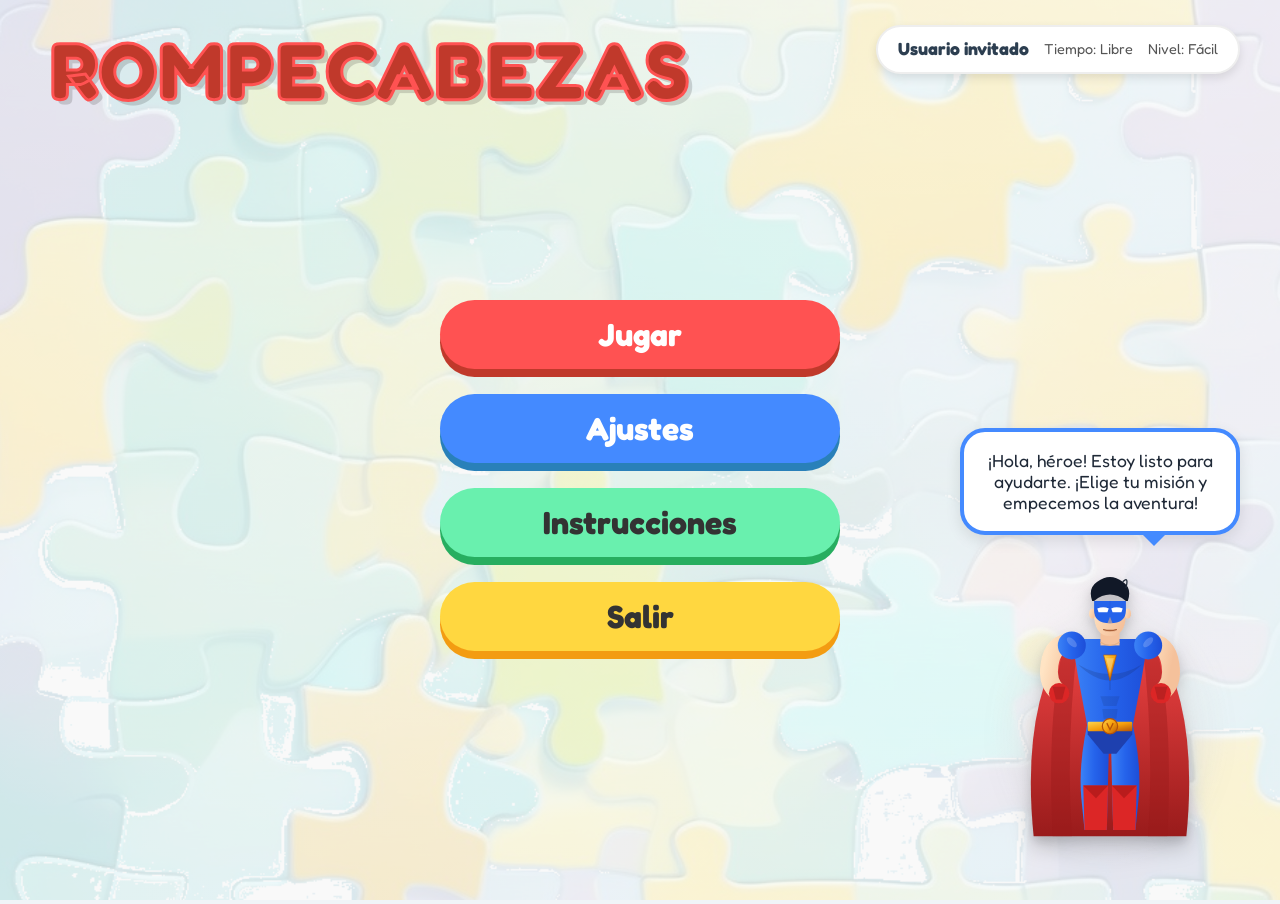
==== commit 86dc0a99: "style: paleta y color acordes al prototipo de alta fidelidad" ====
--- a/index.html
+++ b/index.html
@@ -60,8 +60,6 @@
             </linearGradient>
         </defs>
     </svg>
-
-    <div class="bg-pattern" aria-hidden="true"></div>
 
     <div class="user-info-panel" aria-hidden="true">
         <div class="info-item"><strong>Usuario invitado</strong></div>
--- a/css/styles.css
+++ b/css/styles.css
@@ -32,19 +32,22 @@
   justify-content: center;
   align-items: center;
   background-color: var(--bg-color);
+  /* Imagen de fondo con un velo blanco semitransparente encima para mantener el contraste del texto */
+  background-image:
+    linear-gradient(rgba(255, 255, 255, 0.4), rgba(255, 255, 255, 0.4)),
+    url('../assets/images/Fondo.png');
+  background-size: cover;
+  background-position: center;
+  background-attachment: fixed;
+  background-repeat: no-repeat;
   position: relative;
 }
 
-.bg-pattern {
-  position: absolute;
-  top: 0;
-  left: 0;
-  width: 100%;
-  height: 100%;
-  background-image: radial-gradient(#dfe6e9 20%, transparent 20%);
-  background-size: 30px 30px;
-  z-index: -1;
-  opacity: 0.6;
+/* Personalización del asistente: fondo propio, más oscuro, con un velo más fuerte */
+body.page-asistente {
+  background-image:
+    linear-gradient(rgba(255, 255, 255, 0.55), rgba(255, 255, 255, 0.55)),
+    url('../assets/images/FondoPersonaje.png');
 }
 
 /* =========================================
@@ -1789,9 +1792,11 @@
 
 .puzzle-piece.correct::after {
     content: '✔';
-    position: absolute; top: 50%; left: 50%; transform: translate(-50%, -50%);
-    color: white; font-size: 2rem; 
-    text-shadow: 0 2px 4px rgba(0,0,0,0.5); pointer-events: none;
+    position: absolute; top: 4px; right: 4px;
+    width: 1.6rem; height: 1.6rem; border-radius: 50%;
+    display: flex; align-items: center; justify-content: center;
+    background: #1e8449; color: white; font-size: 1rem;
+    box-shadow: 0 1px 3px rgba(0,0,0,0.4); pointer-events: none;
 }
 
 .puzzle-piece.incorrect {
@@ -2370,4 +2375,373 @@
   outline: 3px solid #2563EB;
   outline-offset: 3px;
   box-shadow: 0 0 0 6px rgba(37, 99, 235, 0.2);
-}+}
+/* =========================================
+   IMAGEN DE REFERENCIA (RF6)
+   ========================================= */
+
+.btn-reference {
+    display: flex;
+    align-items: center;
+    gap: 10px;
+    min-height: 64px;
+    padding: 6px 14px 6px 6px;
+    background: #fff;
+    color: #1e3a8a;
+    border: 3px solid var(--blue-primary);
+    border-radius: 14px;
+    font-family: inherit;
+    font-size: 1.1rem;
+    font-weight: 600;
+    cursor: pointer;
+    box-shadow: 0 4px 8px rgba(0,0,0,0.15);
+}
+
+.btn-reference img {
+    width: 56px;
+    height: 56px;
+    object-fit: cover;
+    border-radius: 8px;
+    display: block;
+}
+
+.reference-overlay,
+.game-overlay {
+    position: fixed;
+    inset: 0;
+    display: flex;
+    align-items: center;
+    justify-content: center;
+    padding: 16px;
+    background: rgba(0,0,0,0.65);
+    z-index: 2000;
+}
+
+.reference-overlay.hidden,
+.game-overlay.hidden {
+    display: none;
+}
+
+.game-dialog h2 {
+    margin: 0 0 12px;
+}
+
+.game-dialog p {
+    font-size: 1.2rem;
+    margin: 0 0 16px;
+}
+
+/* Aviso de poco tiempo: cambia color y además late, para no depender solo del color */
+.timer-badge.timer-warning {
+    background: #fde68a;
+    color: #7c2d12;
+    outline: 3px solid #b45309;
+    animation: timerPulse 1s infinite;
+}
+
+@keyframes timerPulse {
+    0%, 100% { transform: scale(1); }
+    50% { transform: scale(1.12); }
+}
+
+@media (prefers-reduced-motion: reduce) {
+    .timer-badge.timer-warning { animation: none; }
+}
+
+.reference-dialog,
+.game-dialog {
+    border: 4px solid var(--blue-primary);
+    border-radius: 20px;
+    padding: 20px;
+    width: 100%;
+    max-width: 560px;
+    max-height: 100%;
+    overflow: auto;
+    text-align: center;
+    background: #fff;
+    color: #1f2937;
+    box-shadow: 0 20px 50px rgba(0,0,0,0.4);
+}
+
+.reference-dialog h2 {
+    margin: 0 0 12px;
+}
+
+.reference-dialog img {
+    display: block;
+    width: min(100%, 65vh, 480px);
+    aspect-ratio: 1 / 1;
+    object-fit: fill;
+    border-radius: 12px;
+    margin: 0 auto 16px;
+}
+
+@media (max-width: 600px) {
+    .btn-reference span { display: none; }
+    .btn-reference { padding: 6px; }
+}
+
+/* Tres botones en la finalización: permitir salto de línea en pantallas estrechas */
+.modal-actions { flex-wrap: wrap; }
+
+/* =========================================
+   26. TEMA VISUAL (PROTOTIPO DE ALTA FIDELIDAD)
+   Colores de sección con contraste verificado para texto blanco:
+   rojo #DC2626 (4.8:1) · azul #2563EB (5.2:1) · verde #15803D (5.0:1) · ámbar #B45309 (5.0:1)
+   ========================================= */
+
+:root {
+  --sec-red: #DC2626;      --sec-red-dark: #991B1B;     --sec-red-soft: #FFE8E6;
+  --sec-blue: #2563EB;     --sec-blue-dark: #1E40AF;    --sec-blue-soft: #E3EEFF;
+  --sec-green: #15803D;    --sec-green-dark: #14532D;   --sec-green-soft: #DFF7E6;
+  --sec-amber: #B45309;    --sec-amber-dark: #78350F;   --sec-amber-soft: #FFF3C9;
+  --card-radius: 28px;
+  --card-shadow: 0 10px 28px rgba(31, 41, 55, 0.14);
+}
+
+/* ---------- 1. Pantalla de juego: fondo de piezas + tablero en tarjeta blanca ---------- */
+
+.game-layout-centered {
+  background-color: transparent;
+}
+
+@media (min-width: 901px) {
+  .board-area {
+    background-color: rgba(255, 255, 255, 0.94);
+    background-image: none;
+    border: 4px solid #fff;
+    border-radius: 36px;
+    box-shadow: var(--card-shadow);
+  }
+}
+
+.game-workspace {
+  background-color: #fff;
+  border-radius: 16px;
+  box-shadow: 0 8px 22px rgba(31, 41, 55, 0.16);
+}
+
+/* ---------- 2. Ajustes: una tarjeta de color por sección ---------- */
+
+.settings-controls {
+  gap: 14px;
+}
+
+.control-group {
+  --sec: var(--sec-red);
+  --sec-dark: var(--sec-red-dark);
+  --sec-soft: var(--sec-red-soft);
+  background: var(--sec-soft);
+  border: 3px solid var(--sec);
+  border-radius: 24px;
+  padding: 6px 14px 12px;
+  box-shadow: 0 5px 0 var(--sec-dark), 0 10px 18px rgba(31, 41, 55, 0.12);
+  min-width: 0;
+}
+
+.group-difficulty { --sec: var(--sec-red);   --sec-dark: var(--sec-red-dark);   --sec-soft: var(--sec-red-soft); }
+.group-size       { --sec: var(--sec-blue);  --sec-dark: var(--sec-blue-dark);  --sec-soft: var(--sec-blue-soft); }
+.group-stimuli    { --sec: var(--sec-green); --sec-dark: var(--sec-green-dark); --sec-soft: var(--sec-green-soft); }
+.group-time       { --sec: var(--sec-amber); --sec-dark: var(--sec-amber-dark); --sec-soft: var(--sec-amber-soft); }
+
+.control-group legend {
+  background: var(--sec);
+  color: #fff;
+  font-size: 1.25rem;
+  padding: 4px 18px;
+  border-radius: 50px;
+  margin-bottom: 6px;
+}
+
+.control-group legend::before {
+  display: none;
+}
+
+.control-group .form-help {
+  color: #1f2937;
+  margin-top: 0;
+  margin-bottom: 8px;
+}
+
+.control-group .radio-options {
+  background: rgba(255, 255, 255, 0.75);
+  box-shadow: none;
+  border-radius: 50px;
+  gap: 8px;
+  padding: 6px;
+}
+
+.control-group .radio-btn {
+  border-radius: 50px;
+  background: #fff;
+  border: 2px solid var(--sec);
+  color: #1f2937 !important;
+  min-height: 44px;
+}
+
+/* La opción elegida usa el color de su sección y un visto, para no depender solo del color */
+.control-group input:checked + .radio-btn {
+  background-color: var(--sec) !important;
+  border-color: var(--sec-dark);
+  color: #fff !important;
+  box-shadow: 0 4px 0 var(--sec-dark);
+}
+
+.control-group input:checked + .radio-btn::before {
+  content: "✓";
+  margin-right: 6px;
+  font-weight: 800;
+}
+
+.control-group .custom-radio input[type="radio"]:focus-visible + .radio-btn {
+  outline: 4px solid #111827;
+  outline-offset: 2px;
+  box-shadow: 0 0 0 7px #fff;
+}
+
+.settings-preview-panel {
+  background: var(--sec-blue-soft);
+  border: 4px dashed #93C5FD;
+  border-radius: var(--card-radius);
+}
+
+/* ---------- 3. Botones tipo pastilla con sombra inferior (3D suave) ---------- */
+
+button {
+  font-family: var(--font-stack);
+}
+
+.btn-small {
+  border-radius: 50px;
+  padding: 10px 22px;
+  font-weight: 700;
+  min-height: 44px;
+}
+
+.btn-back-settings {
+  background: var(--sec-red);
+  color: #fff;
+  box-shadow: 0 4px 0 var(--sec-red-dark);
+}
+.btn-back-settings:hover  { box-shadow: 0 6px 0 var(--sec-red-dark); }
+.btn-back-settings:active { box-shadow: 0 2px 0 var(--sec-red-dark); }
+
+.btn-default {
+  background: var(--yellow-primary);
+  color: #1f2937 !important;
+  box-shadow: 0 4px 0 var(--yellow-dark);
+}
+
+.btn-assist {
+  background: var(--green-primary);
+  color: #064E3B !important;
+  border: none;
+  box-shadow: 0 4px 0 var(--green-dark);
+}
+
+.btn-default:hover, .btn-assist:hover   { transform: translateY(-2px); }
+.btn-default:active, .btn-assist:active { transform: translateY(2px); }
+
+.btn-help {
+  background-color: var(--yellow-primary);
+  color: #1f2937;
+  border: none;
+  box-shadow: 0 5px 0 var(--yellow-dark);
+}
+.btn-help:hover { background-color: #FFE066; }
+
+.btn-reference {
+  border-radius: 50px;
+  padding: 4px 20px 4px 4px;
+  box-shadow: 0 5px 0 var(--blue-dark);
+}
+.btn-reference img { border-radius: 50%; }
+
+.btn-icon-menu {
+  background: var(--sec-blue-soft);
+  color: var(--sec-blue-dark);
+  min-width: 52px;
+  min-height: 52px;
+  border-radius: 16px;
+  box-shadow: 0 4px 0 #BFD4FF;
+}
+
+/* ---------- 4. Chips del juego y tarjetas del resumen ---------- */
+
+.timer-badge {
+  font-family: var(--font-stack);
+  font-variant-numeric: tabular-nums;
+  background: var(--sec-blue-soft);
+  border: 3px solid var(--sec-blue);
+  color: var(--sec-blue-dark);
+  border-radius: 50px;
+  padding: 6px 20px;
+}
+
+.score-badge {
+  background: var(--sec-green-soft);
+  border: 3px solid var(--sec-green);
+  color: var(--sec-green-dark);
+  border-radius: 50px;
+  padding: 8px 18px;
+  font-weight: 700;
+}
+.score-badge strong { color: var(--sec-green-dark); }
+
+.game-info-center h2 {
+  background: var(--sec-amber-soft);
+  color: var(--sec-amber-dark) !important;
+  padding: 2px 14px;
+  border-radius: 50px;
+}
+
+.review-card {
+  background: transparent;
+  border: none;
+  box-shadow: none;
+  padding: 0;
+  display: flex;
+  flex-direction: column;
+  gap: 10px;
+  margin-bottom: 20px;
+}
+
+.review-item {
+  --sec: var(--sec-red);
+  --sec-soft: var(--sec-red-soft);
+  background: var(--sec-soft);
+  border: 3px solid var(--sec);
+  border-bottom: 3px solid var(--sec);
+  border-radius: 22px;
+  padding: 10px 18px;
+  box-shadow: 0 4px 10px rgba(31, 41, 55, 0.10);
+}
+.review-item:last-child   { border-bottom: 3px solid var(--sec); }
+.review-item:nth-child(2) { --sec: var(--sec-blue);  --sec-soft: var(--sec-blue-soft); }
+.review-item:nth-child(3) { --sec: var(--sec-green); --sec-soft: var(--sec-green-soft); }
+.review-item:nth-child(4) { --sec: var(--sec-amber); --sec-soft: var(--sec-amber-soft); }
+.review-item:hover        { background: var(--sec-soft); }
+
+.review-item .review-icon {
+  background: var(--sec);
+  border: 3px solid #fff;
+}
+
+.review-item .review-label { color: #374151; }
+.review-item .review-value { color: #111827; }
+
+/* ---------- 5. Tarjetas y contenedores ---------- */
+
+.settings-grid-layout,
+.review-layout,
+.instructions-layout,
+.modal-content,
+.game-dialog,
+.reference-dialog {
+  border-radius: var(--card-radius);
+  box-shadow: var(--card-shadow);
+}
+
+.preview-card {
+  border-radius: 20px;
+}
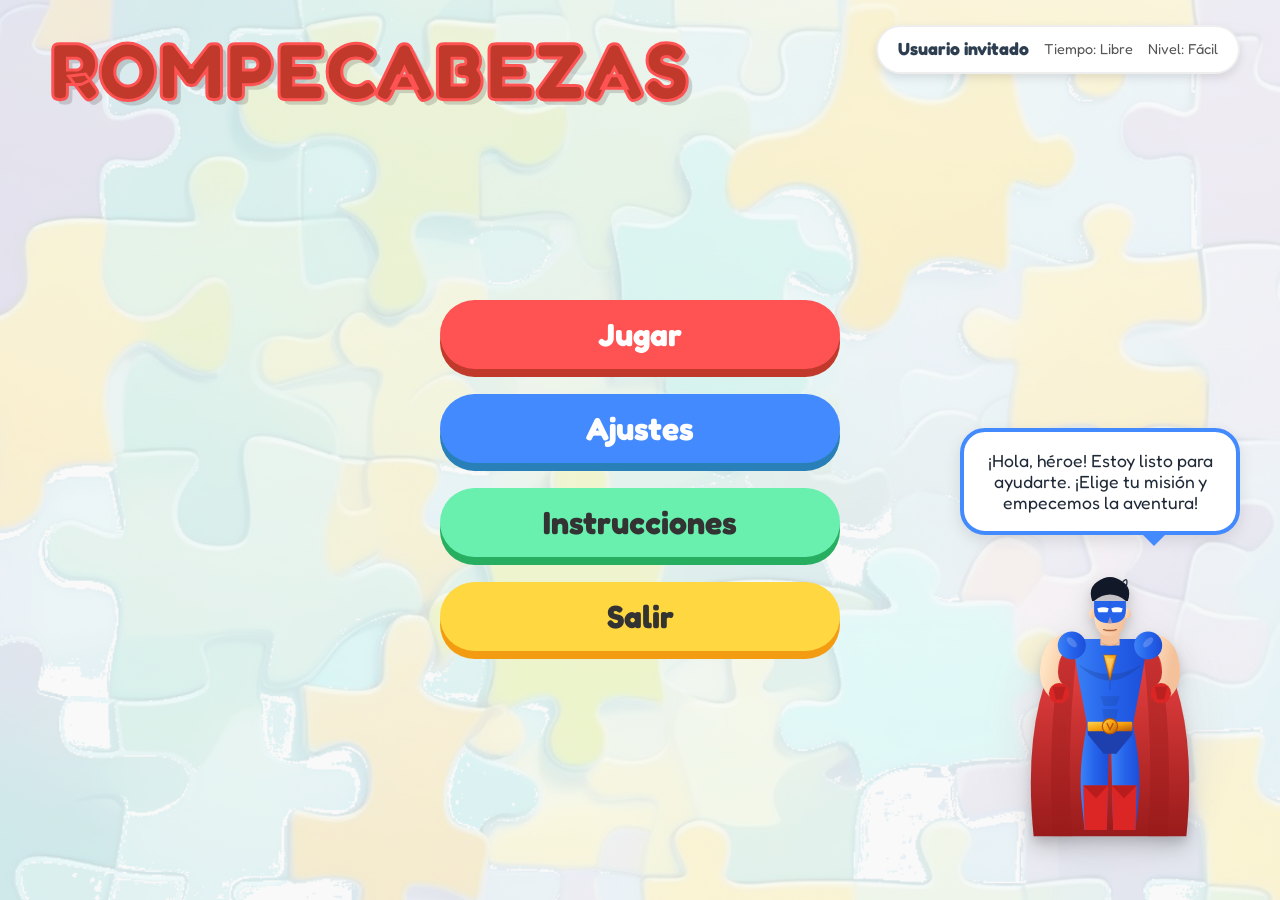
==== commit bf95e203: "style: pantallas de juego, salida, personalización e instrucciones acordes al prototipo" ====
--- a/index.html
+++ b/index.html
@@ -71,7 +71,7 @@
         <h1>Rompecabezas</h1>
     </header>
 
-    <main class="game-container" id="contenido-principal" tabindex="0">
+    <main class="game-container" id="contenido-principal" tabindex="-1">
         <section class="screen-section active" aria-labelledby="titulo-menu">
             <h2 id="titulo-menu" class="sr-only">Menú principal del juego</h2>
             <nav class="main-menu" aria-label="Menú principal del juego">
@@ -96,8 +96,20 @@
         </section>
     </main>
 
+    <div id="exit-overlay" class="game-overlay hidden" aria-hidden="true">
+        <div class="game-dialog" role="dialog" aria-modal="true" aria-labelledby="exit-title"
+            aria-describedby="exit-description" tabindex="-1">
+            <h2 id="exit-title">¿Quieres salir?</h2>
+            <p id="exit-description">¿Seguro que quieres salir, héroe?</p>
+            <div class="modal-actions">
+                <button id="btn-exit-confirm" class="dialog-btn dialog-btn-red" type="button">Salir</button>
+                <button id="btn-exit-cancel" class="dialog-btn dialog-btn-blue" type="button">Cancelar</button>
+            </div>
+        </div>
+    </div>
+
     <aside class="mascot-section" role="complementary" aria-label="Asistente virtual del juego">
-        <div class="speech-bubble" id="mascot-text" role="status" aria-live="polite" tabindex="0"
+        <div class="speech-bubble" id="mascot-text" role="status" aria-live="polite"
             aria-label="Mensaje del asistente: ¡Hola, héroe! Estoy listo para ayudarte. ¡Elige tu misión y empecemos la aventura!">
             ¡Hola, héroe! Estoy listo para ayudarte. ¡Elige tu misión y empecemos la aventura!
         </div>
--- a/css/styles.css
+++ b/css/styles.css
@@ -2745,3 +2745,609 @@
 .preview-card {
   border-radius: 20px;
 }
+
+/* =========================================
+   27. PANTALLA DE FINALIZACIÓN (FELICIDADES)
+   Pantalla completa sobre el fondo de piezas: título, anillo, 3 píldoras de
+   resultados, 3 botones y la mascota. Texto blanco sobre los colores --sec-*
+   (contraste >= 4.5:1).
+   ========================================= */
+
+#victory-modal {
+  background-color: var(--bg-color);
+  background-image:
+    linear-gradient(rgba(255, 255, 255, 0.5), rgba(255, 255, 255, 0.5)),
+    url('../assets/images/Fondo.png');
+  background-size: cover;
+  background-position: center;
+  backdrop-filter: none;
+  align-items: flex-start;
+  overflow-y: auto;
+}
+
+.victory-content {
+  width: 100%;
+  min-height: 100%;
+  padding: 20px 16px;
+  display: flex;
+  flex-direction: column;
+  align-items: center;
+  justify-content: center;
+  gap: clamp(12px, 2.4vh, 24px);
+  text-align: center;
+  animation: popIn 0.5s;
+}
+
+.victory-title {
+  display: flex;
+  flex-direction: column;
+  gap: 4px;
+  color: #B91C1C;
+  -webkit-text-stroke: 2px #7F1D1D;
+  paint-order: stroke fill;
+  text-transform: uppercase;
+  text-shadow: 3px 3px 0 rgba(0, 0, 0, 0.2);
+  letter-spacing: 1px;
+  line-height: 1.05;
+}
+.victory-title-main { font-size: clamp(1.8rem, min(7vh, 9vw), 4.2rem); }
+.victory-title-sub  { font-size: clamp(1.15rem, min(3.6vh, 5.5vw), 2.1rem); -webkit-text-stroke-width: 1px; }
+.victory-title:focus { outline: none; }
+.victory-title:focus-visible {
+  outline: 4px solid #111827;
+  outline-offset: 8px;
+  border-radius: 12px;
+}
+
+.victory-ring {
+  width: min(34vh, 70vw, 300px);
+  aspect-ratio: 1 / 1;
+  flex-shrink: 0;
+  border-radius: 50%;
+  box-shadow: 0 0 0 6px #fff, 0 12px 28px rgba(31, 41, 55, 0.25);
+}
+.victory-ring img {
+  display: block;
+  width: 100%;
+  height: 100%;
+  object-fit: cover;
+  border-radius: 50%;
+}
+/* Respaldo si falta assets/images/anillo.png: anillo de colores hecho con CSS */
+.victory-ring.ring-missing img { display: none; }
+.victory-ring.ring-missing {
+  background:
+    radial-gradient(circle, #fff 0 34%, transparent 35%),
+    conic-gradient(#EF4444 0 12.5%, #F59E0B 0 25%, #FACC15 0 37.5%, #22C55E 0 50%,
+                   #06B6D4 0 62.5%, #3B82F6 0 75%, #8B5CF6 0 87.5%, #EC4899 0);
+}
+
+.victory-stats {
+  list-style: none;
+  display: flex;
+  flex-wrap: wrap;
+  justify-content: center;
+  gap: 14px;
+}
+
+.victory-pill {
+  --sec: var(--sec-red);
+  --sec-dark: var(--sec-red-dark);
+  display: flex;
+  flex-direction: column;
+  align-items: center;
+  min-width: 190px;
+  padding: 8px 26px 10px;
+  border-radius: 50px;
+  border: 3px solid #fff;
+  background: var(--sec);
+  color: #fff;
+  box-shadow: 0 5px 0 var(--sec-dark), 0 10px 18px rgba(31, 41, 55, 0.18);
+}
+.pill-green { --sec: var(--sec-green); --sec-dark: var(--sec-green-dark); }
+.pill-blue  { --sec: var(--sec-blue);  --sec-dark: var(--sec-blue-dark); }
+
+.pill-label { font-size: 1rem; font-weight: 600; }
+.pill-value { font-size: 1.6rem; font-weight: 700; line-height: 1.1; font-variant-numeric: tabular-nums; }
+
+.victory-actions {
+  display: flex;
+  flex-wrap: wrap;
+  justify-content: center;
+  gap: 16px;
+  margin-top: 4px;
+}
+
+.victory-btn {
+  --sec: var(--sec-red);
+  --sec-dark: var(--sec-red-dark);
+  min-height: 56px;
+  padding: 12px 32px;
+  border: none;
+  border-radius: 50px;
+  background: var(--sec);
+  color: #fff;
+  font-size: 1.3rem;
+  font-weight: 700;
+  cursor: pointer;
+  box-shadow: 0 6px 0 var(--sec-dark);
+  transition: transform 0.1s, box-shadow 0.1s;
+}
+.vbtn-green { --sec: var(--sec-green); --sec-dark: var(--sec-green-dark); }
+.vbtn-blue  { --sec: var(--sec-blue);  --sec-dark: var(--sec-blue-dark); }
+
+.victory-btn:hover  { transform: translateY(-3px); box-shadow: 0 9px 0 var(--sec-dark); }
+.victory-btn:active { transform: translateY(3px);  box-shadow: 0 3px 0 var(--sec-dark); }
+.victory-btn:focus-visible {
+  outline: 4px solid #111827;
+  outline-offset: 3px;
+  box-shadow: 0 0 0 7px #fff, 0 6px 0 var(--sec-dark);
+}
+
+/* Mascota con burbuja: abajo a la derecha en pantallas anchas */
+.victory-mascot {
+  position: absolute;
+  right: 20px;
+  bottom: 10px;
+  display: flex;
+  flex-direction: column;
+  align-items: center;
+}
+.victory-mascot .mascot-vector-container { width: 200px; height: 235px; }
+.victory-bubble {
+  max-width: 230px;
+  margin-right: 0;
+  font-size: 1.15rem;
+  font-weight: 600;
+  color: #1f2937;
+}
+
+/* Pantallas medianas y pequeñas: la mascota baja al flujo para no tapar los botones */
+@media (max-width: 1150px) {
+  .victory-mascot {
+    position: static;
+    flex-direction: row;
+    gap: 18px;
+  }
+  .victory-mascot .mascot-vector-container { width: 90px; height: 106px; order: -1; }
+  .victory-bubble { margin-bottom: 0; animation: none; }
+  .victory-bubble::after { display: none; }
+}
+
+@media (max-width: 600px) {
+  .victory-pill { min-width: 0; width: 100%; max-width: 320px; }
+  .victory-btn  { width: 100%; max-width: 320px; }
+  .victory-actions { flex-direction: column; align-items: center; width: 100%; }
+  .victory-stats { flex-direction: column; align-items: center; width: 100%; }
+}
+
+@media (prefers-reduced-motion: reduce) {
+  .victory-content,
+  .victory-ring,
+  .victory-bubble { animation: none; }
+  .victory-btn { transition: none; }
+  .victory-btn:hover, .victory-btn:active { transform: none; }
+}
+
+/* =========================================
+   28. CONTROLES DEL JUEGO: PISTA SIEMPRE VISIBLE + INSTRUCCIONES
+   ========================================= */
+
+.game-controls-bottom {
+  flex-wrap: wrap;
+  gap: 12px 16px;
+}
+
+.btn-help { animation: none; min-height: 48px; }
+
+.btn-listen {
+  display: flex;
+  align-items: center;
+  gap: 10px;
+  min-height: 48px;
+  padding: 10px 22px;
+  border: none;
+  border-radius: 50px;
+  background: var(--sec-blue);
+  color: #fff;
+  font-size: 1.1rem;
+  font-weight: 700;
+  cursor: pointer;
+  box-shadow: 0 5px 0 var(--sec-blue-dark);
+  transition: transform 0.1s;
+}
+.btn-listen:hover  { transform: translateY(-2px); }
+.btn-listen:active { transform: translateY(2px); }
+
+@media (max-width: 900px) {
+  .btn-help, .btn-listen { padding: 8px 14px; font-size: 1rem; }
+}
+
+@media (prefers-reduced-motion: reduce) {
+  .btn-listen { transition: none; }
+  .btn-listen:hover, .btn-listen:active { transform: none; }
+}
+
+/* =========================================
+   29. ACCESIBILIDAD FINA: CUADRÍCULA Y AVISO DE TIEMPO
+   ========================================= */
+
+/* Filas ARIA (role="row") sin caja propia: las casillas siguen en el CSS grid del tablero */
+.board-row { display: contents; }
+
+/* Aviso de poco tiempo: grande, de alto contraste (texto #78350F sobre #FFF3C9) y temporal */
+.time-warning {
+  position: fixed;
+  top: 96px;
+  left: 50%;
+  transform: translateX(-50%);
+  z-index: 300;
+  display: flex;
+  align-items: center;
+  gap: 10px;
+  padding: 12px 28px;
+  border-radius: 50px;
+  border: 4px solid var(--sec-amber);
+  background: var(--sec-amber-soft);
+  color: var(--sec-amber-dark);
+  font-size: 1.5rem;
+  font-weight: 700;
+  white-space: nowrap;
+  box-shadow: 0 6px 0 var(--sec-amber-dark), 0 12px 24px rgba(31, 41, 55, 0.25);
+  pointer-events: none;
+  animation: timeWarningIn 0.4s ease-out;
+}
+.time-warning.hidden { display: none; }
+
+@keyframes timeWarningIn {
+  from { opacity: 0; transform: translateX(-50%) translateY(-20px); }
+  to   { opacity: 1; transform: translateX(-50%) translateY(0); }
+}
+
+@media (max-width: 600px) {
+  .time-warning { font-size: 1.15rem; padding: 10px 18px; }
+}
+
+@media (prefers-reduced-motion: reduce) {
+  .time-warning { animation: none; }
+}
+
+/* =========================================
+   30. SIN RECORTES: LA PÁGINA CRECE Y HACE SCROLL VERTICAL
+   Antes body medía 100vh con overflow: hidden y cortaba el contenido en
+   pantallas pequeñas o con zoom (WCAG 1.4.10). Ahora 100vh es el mínimo.
+   ========================================= */
+
+body {
+  height: auto;
+  min-height: 100vh;
+  min-height: 100dvh;
+  width: 100%;
+  overflow-x: hidden;
+  overflow-y: auto;
+}
+
+.game-container {
+  height: auto;
+  min-height: 100vh;
+  min-height: 100dvh;
+}
+
+/* La pantalla activa pasa al flujo normal: si su contenido es más alto que la ventana,
+   la página crece hacia abajo en vez de desbordar por arriba y por abajo */
+.screen-section.active {
+  position: relative;
+  height: auto;
+  min-height: calc(100vh - 40px);
+  min-height: calc(100dvh - 40px);
+}
+
+/* Pantalla de juego: la tarjeta del tablero puede crecer si los botones ocupan dos filas */
+.game-layout-centered {
+  height: auto;
+  min-height: 100vh;
+  min-height: 100dvh;
+  overflow: visible;
+}
+.board-area { min-height: min-content; }
+
+/* El SVG de la mascota era "inline" y dejaba 4px de hueco bajo la línea base: con el scroll
+   habilitado eso creaba una barra de desplazamiento innecesaria en todas las pantallas */
+.mascot-vector-container svg { display: block; }
+
+/* =========================================
+   31. BOTÓN "MOVER TOCANDO" (NIVEL DIFÍCIL)
+   ========================================= */
+
+.btn-tap-mode {
+  display: flex;
+  align-items: center;
+  gap: 10px;
+  min-height: 48px;
+  padding: 10px 22px;
+  border: 3px solid var(--sec-amber);
+  border-radius: 50px;
+  background: #fff;
+  color: var(--sec-amber-dark);
+  font-size: 1.1rem;
+  font-weight: 700;
+  cursor: pointer;
+  box-shadow: 0 5px 0 var(--sec-amber-dark);
+}
+.btn-tap-mode.hidden { display: none; }
+
+/* Activado: color lleno y un visto, para no depender solo del color */
+.btn-tap-mode[aria-pressed="true"] {
+  background: var(--sec-amber);
+  color: #fff;
+}
+.btn-tap-mode[aria-pressed="true"]::after {
+  content: "✓";
+  font-weight: 800;
+}
+
+@media (max-width: 900px) {
+  .btn-tap-mode { padding: 8px 14px; font-size: 1rem; }
+}
+
+/* =========================================
+   32. AJUSTES VISUALES SEGÚN EL PROTOTIPO
+   ========================================= */
+
+/* ---------- 32.1 Juego: tarjeta ajustada al tablero, cuadrícula con separaciones ---------- */
+
+.game-layout-centered { padding-bottom: 14px; }
+
+@media (min-width: 901px) {
+  .board-area {
+    width: fit-content;
+    min-width: min(780px, 95vw);
+    max-width: 95vw;
+    height: calc(100vh - 104px);
+    height: calc(100dvh - 104px);
+    padding: 16px 32px;
+  }
+}
+
+.board-instruction {
+  flex-shrink: 0;
+  margin: 0 0 10px;
+  padding: 6px 24px;
+  border-radius: 50px;
+  background: var(--sec-blue-soft);
+  border: 2px solid #93C5FD;
+  color: var(--sec-blue-dark);
+  font-size: 1.15rem;
+  font-weight: 700;
+  text-align: center;
+}
+
+.puzzle-board {
+  gap: 8px;
+  padding: 8px;
+  background-color: var(--sec-blue-soft);
+  border-radius: 18px;
+}
+
+.drop-zone {
+  background: #fff;
+  border: 2px dashed #93C5FD;
+  border-radius: 10px;
+}
+
+.puzzle-piece { border-radius: 8px; }
+
+.game-controls-bottom { margin-top: 14px; flex-shrink: 0; }
+
+@media (max-width: 900px) {
+  .board-instruction { font-size: 1rem; padding: 5px 14px; }
+  .puzzle-board { gap: 5px; padding: 5px; }
+}
+
+/* ---------- 32.2 Diálogos de salida (reemplazan a confirm()) ---------- */
+
+#exit-overlay .game-dialog { max-width: 460px; padding: 28px 24px; }
+#exit-overlay .game-dialog h2 { color: var(--sec-red-dark); font-size: 1.9rem; }
+
+.dialog-btn {
+  --sec: var(--sec-blue);
+  --sec-dark: var(--sec-blue-dark);
+  min-height: 52px;
+  min-width: 140px;
+  padding: 12px 32px;
+  border: none;
+  border-radius: 50px;
+  background: var(--sec);
+  color: #fff;
+  font-family: var(--font-stack);
+  font-size: 1.25rem;
+  font-weight: 700;
+  cursor: pointer;
+  box-shadow: 0 6px 0 var(--sec-dark);
+  transition: transform 0.1s;
+}
+.dialog-btn-red { --sec: var(--sec-red); --sec-dark: var(--sec-red-dark); }
+.dialog-btn:hover  { transform: translateY(-2px); }
+.dialog-btn:active { transform: translateY(3px); box-shadow: 0 3px 0 var(--sec-dark); }
+.dialog-btn:focus-visible {
+  outline: 4px solid #111827;
+  outline-offset: 3px;
+  box-shadow: 0 0 0 7px #fff, 0 6px 0 var(--sec-dark);
+}
+
+/* ---------- 32.3 Títulos en el flujo (ya no quedan tapados por la tarjeta) ---------- */
+
+#customize-screen .settings-title,
+#instructions-screen .settings-title {
+  position: static;
+  width: 100%;
+  margin: 0 0 14px;
+  text-align: center;
+  font-size: clamp(1.8rem, 5.5vh, 3rem);
+}
+
+/* ---------- 32.4 Personalizar asistente: "Elige cómo me veo" ---------- */
+
+#customize-screen { padding-top: 0; }
+
+.customize-layout {
+  flex-direction: column;
+  gap: 14px;
+  max-width: 720px;
+  margin-top: 0;
+  padding: 22px 36px;
+}
+
+.customize-preview-column,
+.customize-grid-column {
+  flex: none;
+  width: 100%;
+  display: flex;
+  flex-direction: column;
+  align-items: center;
+}
+
+@media (min-width: 901px) {
+  .avatar-preview-card { width: 200px; height: 215px; }
+}
+.avatar-preview-card:hover { transform: none; }
+
+.avatar-grid {
+  grid-template-columns: repeat(4, minmax(0, 1fr));
+  gap: 12px;
+  width: 100%;
+}
+
+.avatar-option {
+  aspect-ratio: auto;
+  flex-direction: column-reverse;
+  gap: 4px;
+  min-height: 100px;
+  padding: 8px;
+  border-radius: 20px;
+  border-color: #D1D5DB;
+  font-family: var(--font-stack);
+}
+.avatar-option .avatar-svg { width: auto; height: 58px; }
+.avatar-option-label { font-size: 1rem; font-weight: 700; color: #1f2937; }
+.avatar-option:hover { transform: translateY(-3px); }
+
+/* Elegido: borde azul, fondo suave y un visto (no depende solo del color) */
+.avatar-option.selected {
+  transform: none;
+  border-color: var(--sec-blue);
+  background-color: var(--sec-blue-soft);
+  box-shadow: 0 4px 0 var(--sec-blue-dark);
+}
+.avatar-option.selected .avatar-option-label::before { content: "✓ "; }
+
+.color-row-title {
+  margin: 12px 0 8px;
+  font-size: 1.1rem;
+  color: #1f2937;
+}
+
+.color-row {
+  display: flex;
+  flex-wrap: wrap;
+  justify-content: center;
+  gap: 14px;
+}
+
+.color-option {
+  position: relative;
+  width: 48px;
+  height: 48px;
+  border-radius: 50%;
+  border: 4px solid #fff;
+  background: var(--swatch, conic-gradient(#EF4444, #F59E0B, #22C55E, #3B82F6, #8B5CF6, #EF4444));
+  box-shadow: 0 0 0 2px #6B7280;
+  cursor: pointer;
+}
+.color-option.selected { box-shadow: 0 0 0 4px #111827; }
+.color-option.selected::after {
+  content: "✓";
+  position: absolute;
+  inset: 0;
+  display: flex;
+  align-items: center;
+  justify-content: center;
+  color: #fff;
+  font-size: 1.4rem;
+  font-weight: 800;
+  text-shadow: 0 0 3px #000, 0 0 3px #000;
+}
+.color-option:focus-visible { outline: 4px solid #2563EB; outline-offset: 5px; }
+
+#customize-screen .settings-actions {
+  justify-content: center;
+  gap: 20px;
+  margin-top: 14px;
+  padding-top: 0;
+  border-top: none;
+}
+
+@media (max-width: 600px) {
+  .avatar-grid { grid-template-columns: repeat(2, minmax(0, 1fr)); }
+  .customize-layout { padding: 18px; }
+}
+
+/* ---------- 32.5 Instrucciones: limpia y simple ---------- */
+
+.instructions-layout {
+  margin-top: 0;
+  gap: 18px;
+  max-width: 820px;
+}
+.instructions-layout::before,
+.instructions-layout::after { display: none; }
+
+.instructions-text-card {
+  border: none;
+  box-shadow: none;
+  background: var(--sec-blue-soft);
+  color: #1f2937;
+}
+
+.steps-container { margin: 0; }
+.step-card { box-shadow: var(--card-shadow); }
+.step-card:hover { transform: none; }
+
+@media (min-width: 901px) {
+  .instructions-layout { padding: 26px 32px; }
+  .instructions-text-card { padding: 16px 28px; font-size: 1.25rem; }
+  .steps-container { gap: 24px; }
+  .step-card { width: 260px; padding: 18px 16px; }
+  .step-icon-container { width: 110px; height: 110px; margin-bottom: 12px; }
+  .step-svg { width: 80px; height: 80px; }
+}
+
+.instructions-actions {
+  justify-content: center;
+  gap: 20px;
+  width: 100%;
+  margin-top: 0;
+}
+
+@media (prefers-reduced-motion: reduce) {
+  .drag-animation *, .rotate-animation * { animation: none !important; }
+  .dialog-btn { transition: none; }
+  .dialog-btn:hover, .dialog-btn:active { transform: none; }
+}
+
+/* Barra superior del tablero: instrucción y, en nivel Difícil, el interruptor "Mover tocando" */
+.board-topbar {
+  flex-shrink: 0;
+  display: flex;
+  flex-wrap: wrap;
+  align-items: center;
+  justify-content: center;
+  gap: 8px 14px;
+  margin-bottom: 10px;
+}
+.board-topbar .board-instruction { margin: 0; }
+.board-topbar .btn-tap-mode { min-height: 44px; padding: 6px 18px; font-size: 1rem; box-shadow: 0 4px 0 var(--sec-amber-dark); }
+
+@media (min-width: 901px) {
+  .btn-check { padding: 12px 34px; }
+}
